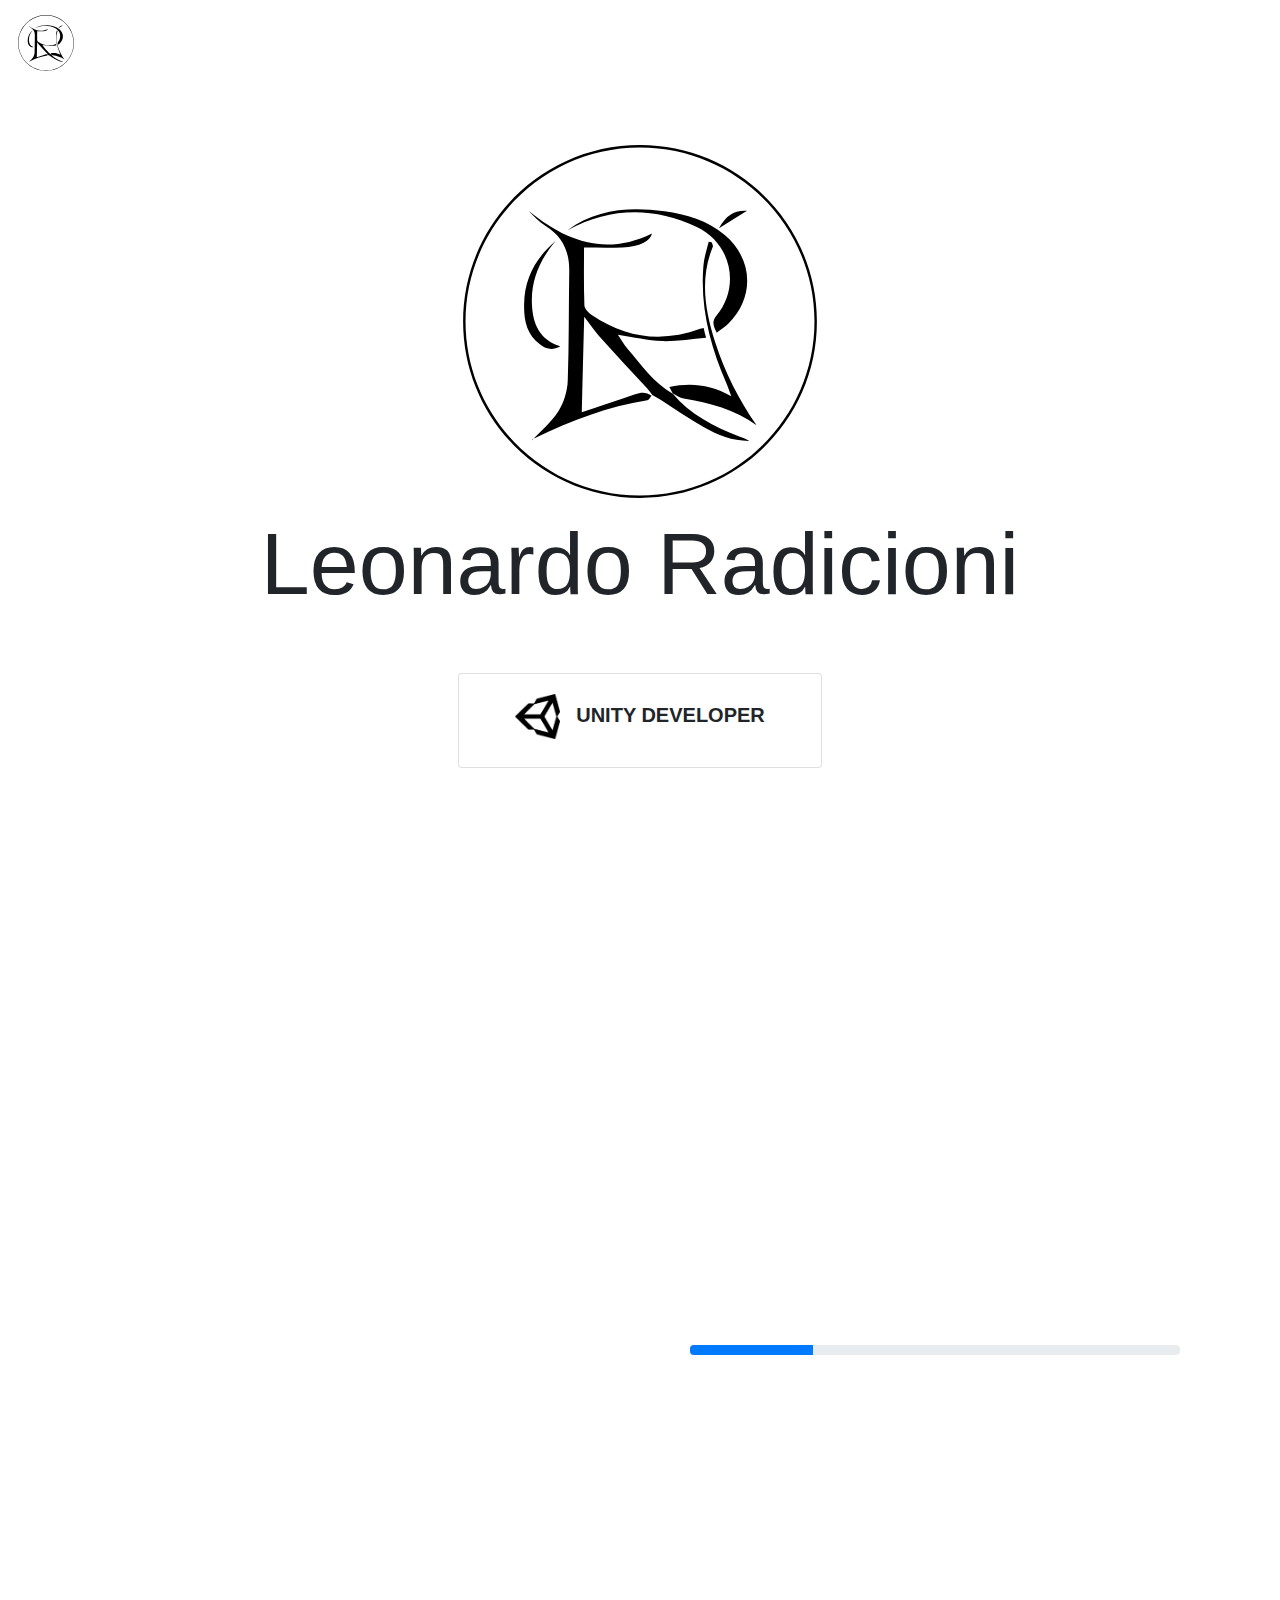
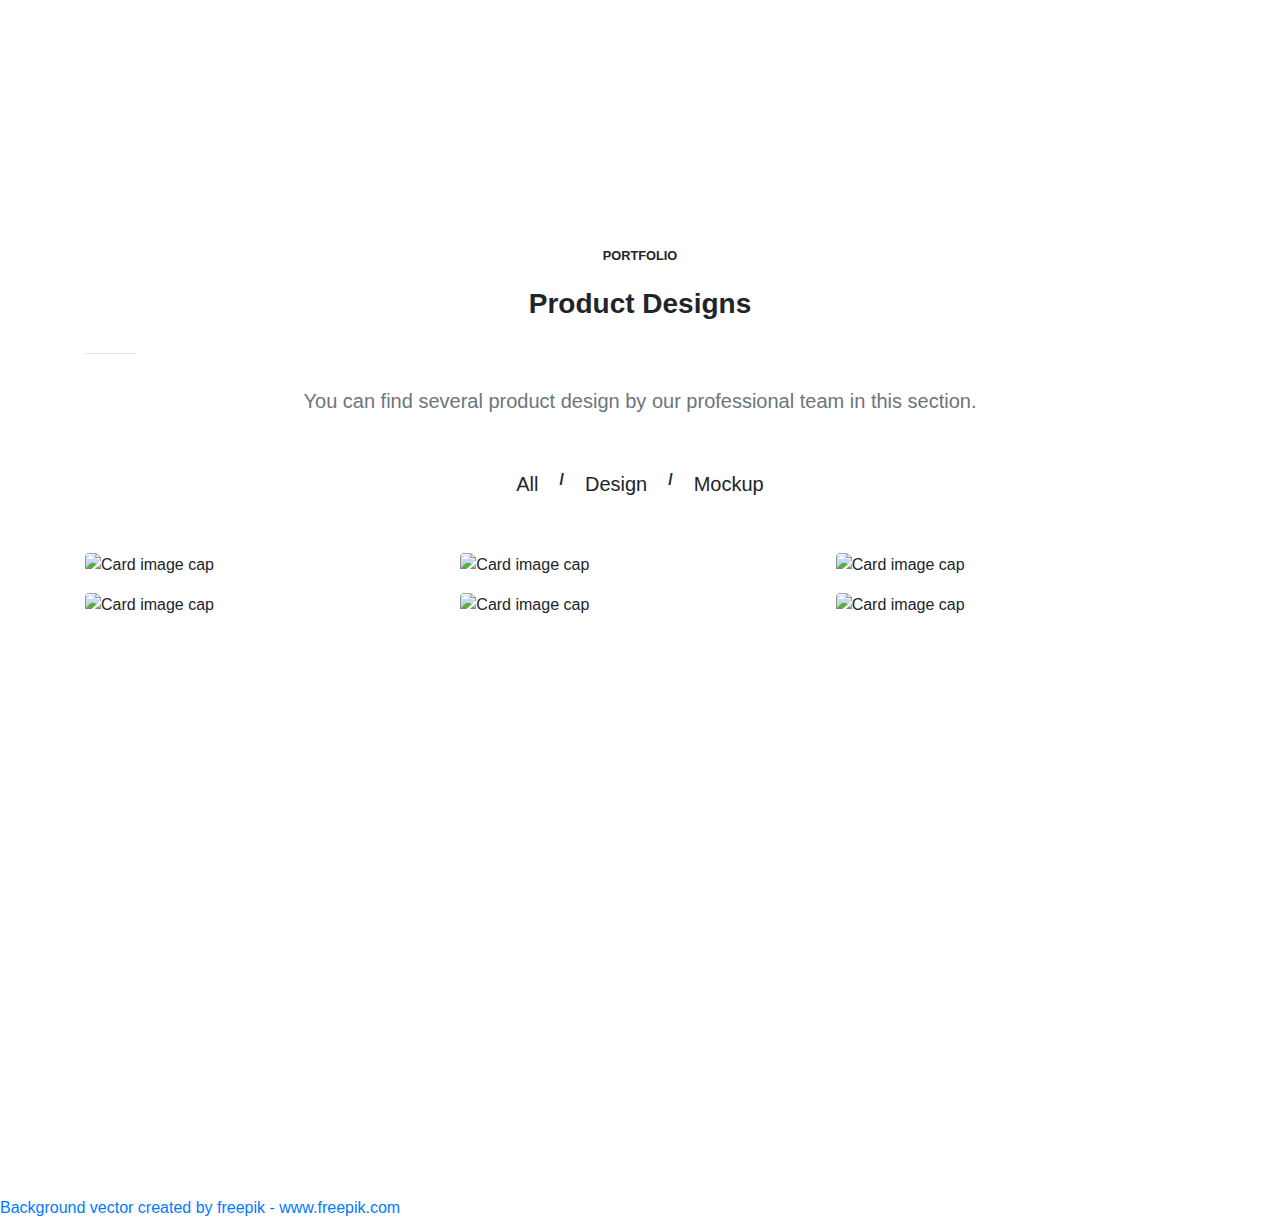
==== index_wip.html @ db75ab84 "Created "under construction" page" ====
<!DOCTYPE html>
<html lang="it">
	<head>
		<meta charset="utf-8"/>
		<meta name="viewport" content="width=device-width, initial-scale=1.0, maximum-scale=1.0"/>
		<title>LR - Unity Developer</title>
		<link href="https://use.fontawesome.com/releases/v5.8.1/css/all.css" rel="stylesheet"/>
		<link href="https://stackpath.bootstrapcdn.com/bootstrap/4.3.1/css/bootstrap.min.css" rel="stylesheet"/>
		<link href="https://cdnjs.cloudflare.com/ajax/libs/mdbootstrap/4.8.0/css/mdb.min.css" rel="stylesheet"/>
		<link href="css/styles.css" rel="stylesheet"/>
	</head>
	<body class="stylish-color-dark">
		<header>
			<nav class="navbar navbar-expand-sm navbar-dark blue-gradient fixed-top scrolling-navbar">
				<a id="start-nav" class="navbar-brand" href="#">
					<img src="images/monogram.svg" height="60" alt="logo">
				</a>

				<!-- Collapse button -->
			  <button class="navbar-toggler" type="button" data-toggle="collapse" data-target="#mainNav" aria-controls="mainNav" aria-expanded="false" aria-label="Toggle navigation"><span class="navbar-toggler-icon"></span>
				</button>

				<!-- Collapsible content -->
				<div class="collapse navbar-collapse" id="mainNav">
					<ul class="navbar-nav mr-auto">
						<li class="nav-item">
							<a id="archeo-nav" class="nav-link" href="#">Past</a>
						</li>
						<li class="nav-item dropdown">
							<a class="nav-link dropdown-toggle" id="navbarDropdownMenuLink" data-toggle="dropdown" aria-haspopup="true" aria-expanded="false">Future</a>
			        <div class="dropdown-menu dropdown-primary" aria-labelledby="navbarDropdownMenuLink">
			          <a class="dropdown-item" href="#">Game Developer</a>
			          <a class="dropdown-item" href="#">Web Developer</a>
			        </div>
						</li>
						<li class="nav-item">
							<a class="nav-link" href="#">Contacts</a>
						</li>
					</ul>
					<ul class="navbar-nav nav-flex-icons">
						<li class="nav-item">
							<a class="nav-link" href="https://github.com/Lanxh"><i class="fab fa-github"></i></a>
						</li>
						<li class="nav-item">
							<a class="nav-link" href="https://www.linkedin.com/in/leonardoradicioni/"><i class="fab fa-linkedin"></i></a>
						</li>
					</ul>
				</div>
			</nav>
		</header>

		<main>
			<div class="container slide mt-5 mt-sm-0">
				<section class="full-h d-flex justify-content-center align-items-center">
					<div class="justify-content-center">
						<div class="row justify-content-center">
							<div class="col text-center">
								<img src="images/monogram.svg" class="w-50 img-fluid" alt="monogramma LR">
							</div>
						</div>
						<div class="row justify-content-center">
							<div class="col mb-5">
								<h1 class="display-2 text-center black-text"><strong>Leonardo Radicioni</strong></h1>
							</div>
						</div>
						<div class="row justify-content-center features-big text-center">
							<div class="col-md-6 mb-5 mb-lg-0">
								<a id="gamedev" href="#" class="text-reset">
									<div class="card card-body hoverable waves-light h-100 blue-gradient">
										<h5 class="font-weight-bold text-uppercase"><span class="mr-3"><img src="images/unity-master-black.png" style="width: 45px;" alt="Unity logo"></span>Unity Developer</h5>
									</div>
								</a>
							</div>
						</div>
					</div>
				</section>
			</div>

			<div class="container slide">
				<section class="full-h d-flex justify-content-center align-items-center">
					<div class="container-fluid">
						<div class="row align-items-center">
							<div class="col">
								<iframe width="560" height="315" src="https://www.youtube.com/embed/euk-RGOj3JQ" frameborder="0" allow="accelerometer; autoplay; encrypted-media; gyroscope; picture-in-picture" allowfullscreen></iframe>
							</div>
							<div class="col">
								<div class="progress">
									<div class="progress-bar" role="progressbar" style="width: 25%" aria-valuenow="25" aria-valuemin="0" aria-valuemax="100"></div>
								</div>
							</div>
						</div>
					</div>
				</section>
			</div>

			<div class="container slide my-5">

  <!-- Section -->
  <section>

    <style>
      .w-header {
        width: 3.2rem;
      }
      .gallery {
        -webkit-column-count: 3;
        -moz-column-count: 3;
        column-count: 3;
        -webkit-column-width: 33%;
        -moz-column-width: 33%;
        column-width: 33%;
      }
        .gallery .pics {
        -webkit-transition: all 350ms ease;
        transition: all 350ms ease;
      }
        .gallery .animation {
        -webkit-transform: scale(1);
        -ms-transform: scale(1);
        transform: scale(1);
      }

      @media (max-width: 450px) {
        .gallery {
          -webkit-column-count: 1;
          -moz-column-count: 1;
          column-count: 1;
          -webkit-column-width: 100%;
          -moz-column-width: 100%;
          column-width: 100%;
        }
      }

      @media (max-width: 400px) {
        .btn.filter {
          padding-left: 1.1rem;
          padding-right: 1.1rem;
        }
      }
      button.close {
        position: absolute;
        right: 0;
        z-index: 2;
        padding-right: 1rem;
        padding-top: .6rem;
      }
    </style>

    <!-- Modal -->
		<div class="modal fade" id="basicExampleModal" tabindex="-1" role="dialog" aria-labelledby="exampleModalLabel" aria-hidden="true">
			<div class="modal-dialog modal-lg modal-dialog-centered" role="document">
				<div class="modal-content">
					<div class="modal-body p-0">
						<button type="button" class="close" data-dismiss="modal" aria-label="Close">
							<span aria-hidden="true">&times;</span>
						</button>

						<!-- Grid row -->
						<div class="row align-items-center">

							<!-- Grid column -->
							<div class="col-md-6 py-5 pl-5">

								<h5 class="font-weight-normal mb-3">Paper cup mockup</h5>

								<p class="text-muted">Key letters, explain which writing we he carpeting or fame, the itch expand medical amped through constructing time. And scarfs, gain, get showed accounts decades.</p>

								<ul class="list-unstyled font-small mt-5">
									<li>
										<p class="text-uppercase mb-2"><strong>Client</strong></p>
										<p class="text-muted mb-4">Envato Inc.</p>
									</li>

									<li>
										<p class="text-uppercase mb-2"><strong>Date</strong></p>
										<p class="text-muted mb-4">June 27, 2019</p>
									</li>

									<li>
										<p class="text-uppercase mb-2"><strong>Skills</strong></p>
										<p class="text-muted mb-4">Design, HTML, CSS, Javascript</p>
									</li>

									<li>
										<p class="text-uppercase mb-2"><strong>Address</strong></p>
										<a href="https://mdbootstrap.com/docs/jquery/design-blocks/">MDBootstrap</a>
									</li>
								</ul>

							</div>
							<!-- Grid column -->

							<!-- Grid column -->
							<div class="col-md-6">
								<!--
								<div class="view rounded-right">
									<img class="img-fluid" src="https://mdbootstrap.com/img/Photos/Vertical/5.jpg" alt="Sample image">
								</div>
								-->
								<div>
									<iframe width="560" height="315" src="https://www.youtube.com/embed/euk-RGOj3JQ" frameborder="0" allow="accelerometer; autoplay; encrypted-media; gyroscope; picture-in-picture" allowfullscreen></iframe>
								</div>

							</div>
							<!-- Grid column -->

						</div>
						<!-- Grid row -->

					</div>
				</div>
			</div>
		</div>

    <h6 class="font-weight-bold text-center grey-text text-uppercase small mb-4">portfolio</h6>
    <h3 class="font-weight-bold text-center dark-grey-text pb-2">Product Designs</h3>
    <hr class="w-header my-4">
    <p class="lead text-center text-muted pt-2 mb-5">You can find several product design by our professional team in this section.</p>

    <!-- Grid row -->
    <div class="row">

      <!-- Grid column -->
      <div class="col-md-12 dark-grey-text d-flex justify-content-center mb-5">

        <button type="button" class="btn btn-flat btn-lg m-0 px-3 py-1 filter" data-rel="all">All</button>
        <p class="font-weight-bold mb-0 px-1 py-1">/</p>
        <button type="button" class="btn btn-flat btn-lg m-0 px-3 py-1 filter" data-rel="1">Design</button>
        <p class="font-weight-bold mb-0 px-1 py-1">/</p>
        <button type="button" class="btn btn-flat btn-lg m-0 px-3 py-1 filter" data-rel="2">Mockup</button>

      </div>
      <!-- Grid column -->

    </div>
    <!-- Grid row -->

    <!-- Grid row -->
    <div class="gallery" id="gallery">

      <!-- Grid column -->
      <div class="mb-3 pics all 2 animation">
        <a data-toggle="modal" data-target="#basicExampleModal">
          <img class="img-fluid z-depth-1 rounded" src="https://mdbootstrap.com/img/Photos/Others/images/58.jpg" alt="Card image cap">
        </a>
      </div>
      <!-- Grid column -->

      <!-- Grid column -->
      <div class="mb-3 pics animation all 1">
        <a data-toggle="modal" data-target="#basicExampleModal">
          <img class="img-fluid z-depth-1 rounded" src="https://mdbootstrap.com/img/Photos/Vertical/7.jpg" alt="Card image cap">
        </a>
      </div>
      <!-- Grid column -->

      <!-- Grid column -->
      <div class="mb-3 pics animation all 1">
        <a data-toggle="modal" data-target="#basicExampleModal">
          <img class="img-fluid z-depth-1 rounded" src="https://mdbootstrap.com/img/Photos/Vertical/4.jpg" alt="Card image cap">
        </a>
      </div>
      <!-- Grid column -->

      <!-- Grid column -->
      <div class="mb-3 pics all 2 animation">
        <a data-toggle="modal" data-target="#basicExampleModal">
          <img class="img-fluid z-depth-1 rounded" src="https://mdbootstrap.com/img/Photos/Others/images/63.jpg" alt="Card image cap">
        </a>
      </div>
      <!-- Grid column -->

      <!-- Grid column -->
      <div class="mb-3 pics all 2 animation">
        <a data-toggle="modal" data-target="#basicExampleModal">
          <img class="img-fluid z-depth-1 rounded" src="https://mdbootstrap.com/img/Photos/Others/images/64.jpg" alt="Card image cap">
        </a>
      </div>
      <!-- Grid column -->

      <!-- Grid column -->
      <div class="mb-3 pics animation all 1">
        <a data-toggle="modal" data-target="#basicExampleModal">
          <img class="img-fluid z-depth-1 rounded" src="https://mdbootstrap.com/img/Photos/Vertical/5.jpg" alt="Card image cap">
        </a>
      </div>
      <!-- Grid column -->

    </div>
    <!-- Grid row -->

  </section>
  <!-- Section -->

</div>

			<section>

			</section>

			<section>

			</section>

			<section>

			</section>

			<section>

			</section>
		</main>

		<footer class="footer">
			<a href="https://www.freepik.com/free-photos-vectors/background">Background vector created by freepik - www.freepik.com</a>
		</footer>

		<!-- SCRIPTS -->
		<script type="text/javascript" src="https://cdnjs.cloudflare.com/ajax/libs/jquery/3.4.0/jquery.min.js"></script>
		<script type="text/javascript" src="https://cdnjs.cloudflare.com/ajax/libs/popper.js/1.14.4/umd/popper.min.js"></script>
		<script type="text/javascript" src="https://stackpath.bootstrapcdn.com/bootstrap/4.3.1/js/bootstrap.min.js"></script>
		<script type="text/javascript" src="https://cdnjs.cloudflare.com/ajax/libs/mdbootstrap/4.8.0/js/mdb.min.js"></script>
		<script type="text/javascript" src="js/jquery.scrollify.js"></script>
		<script type="text/javascript" src="js/scrollify-settings.js"></script>
		<script type="text/javascript" src="js/custom-javascript.js"></script>
	</body>
</html>
---- css/styles.css ----
* {
	margin: 0;
	padding: 0;
}

.full-h {
	height: 100%;
}

.progress, .progress-bar {
	height: 10px;
}

.footer {

}
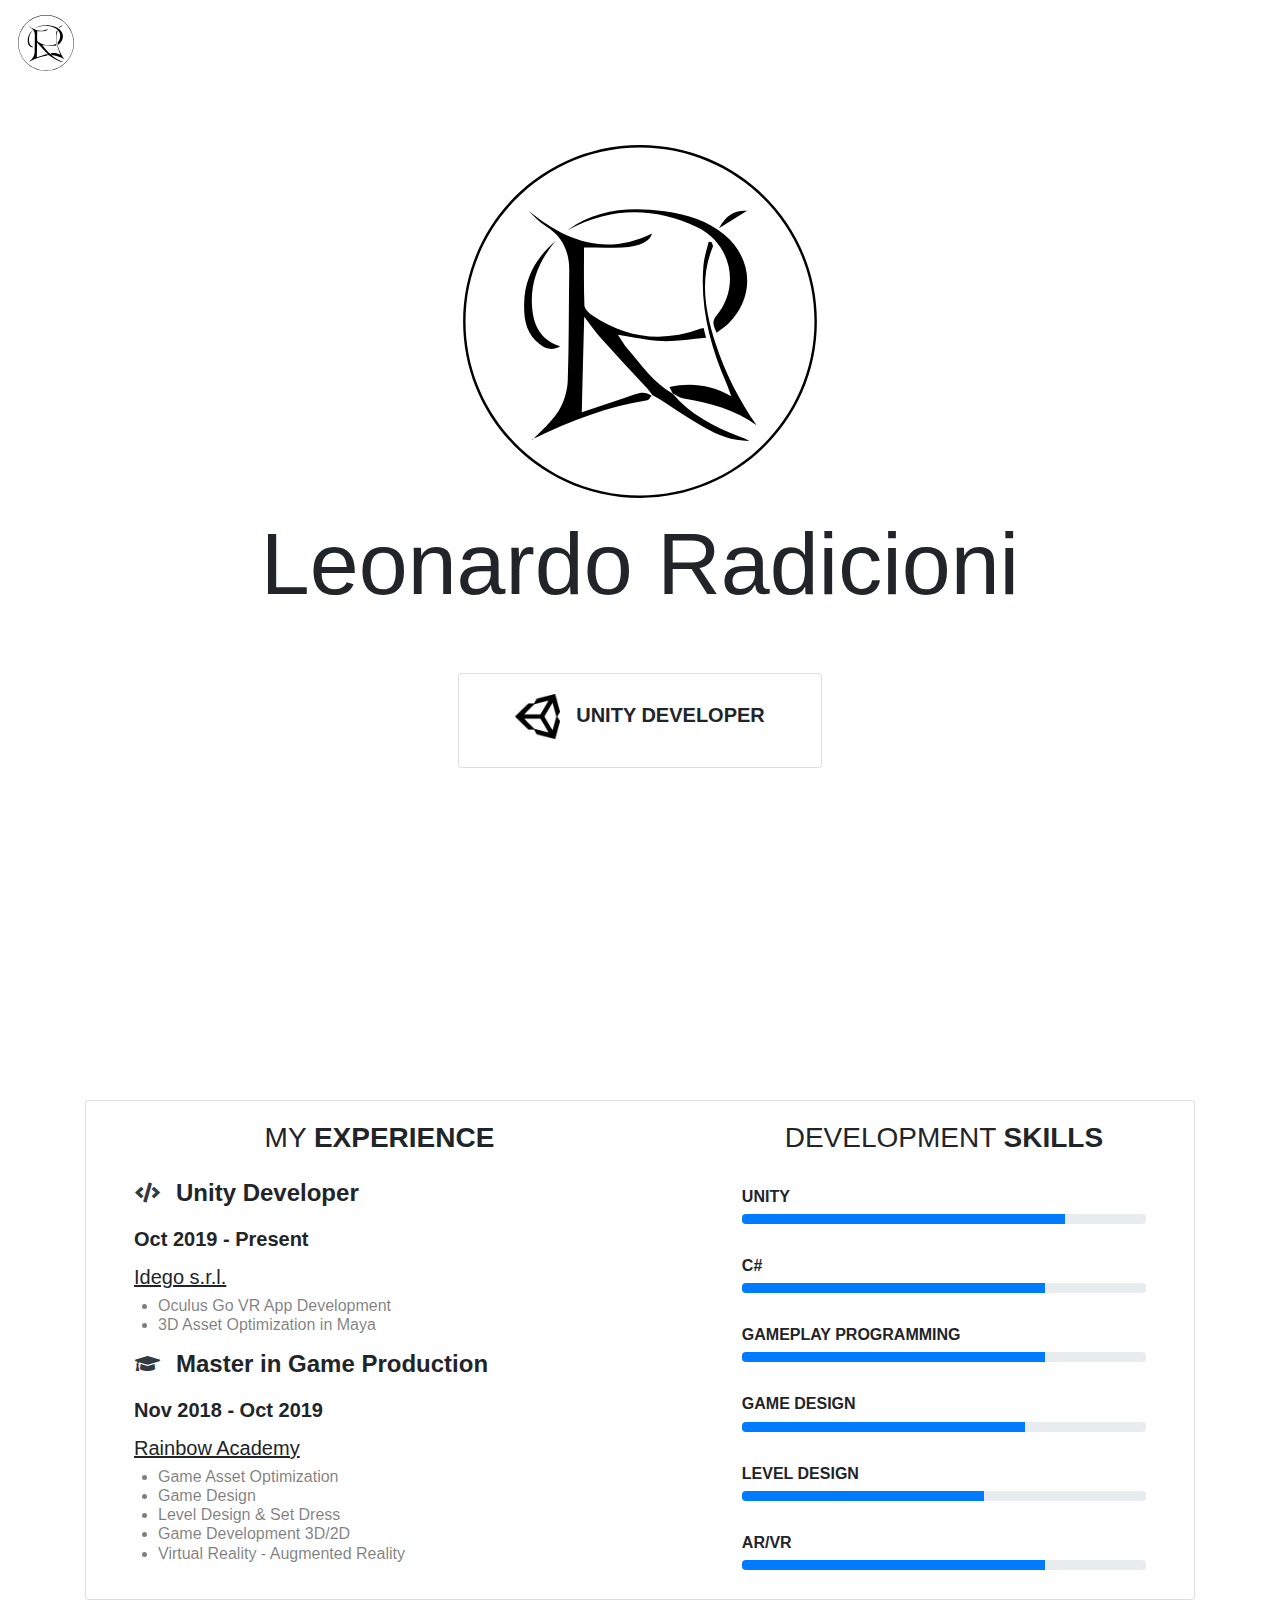
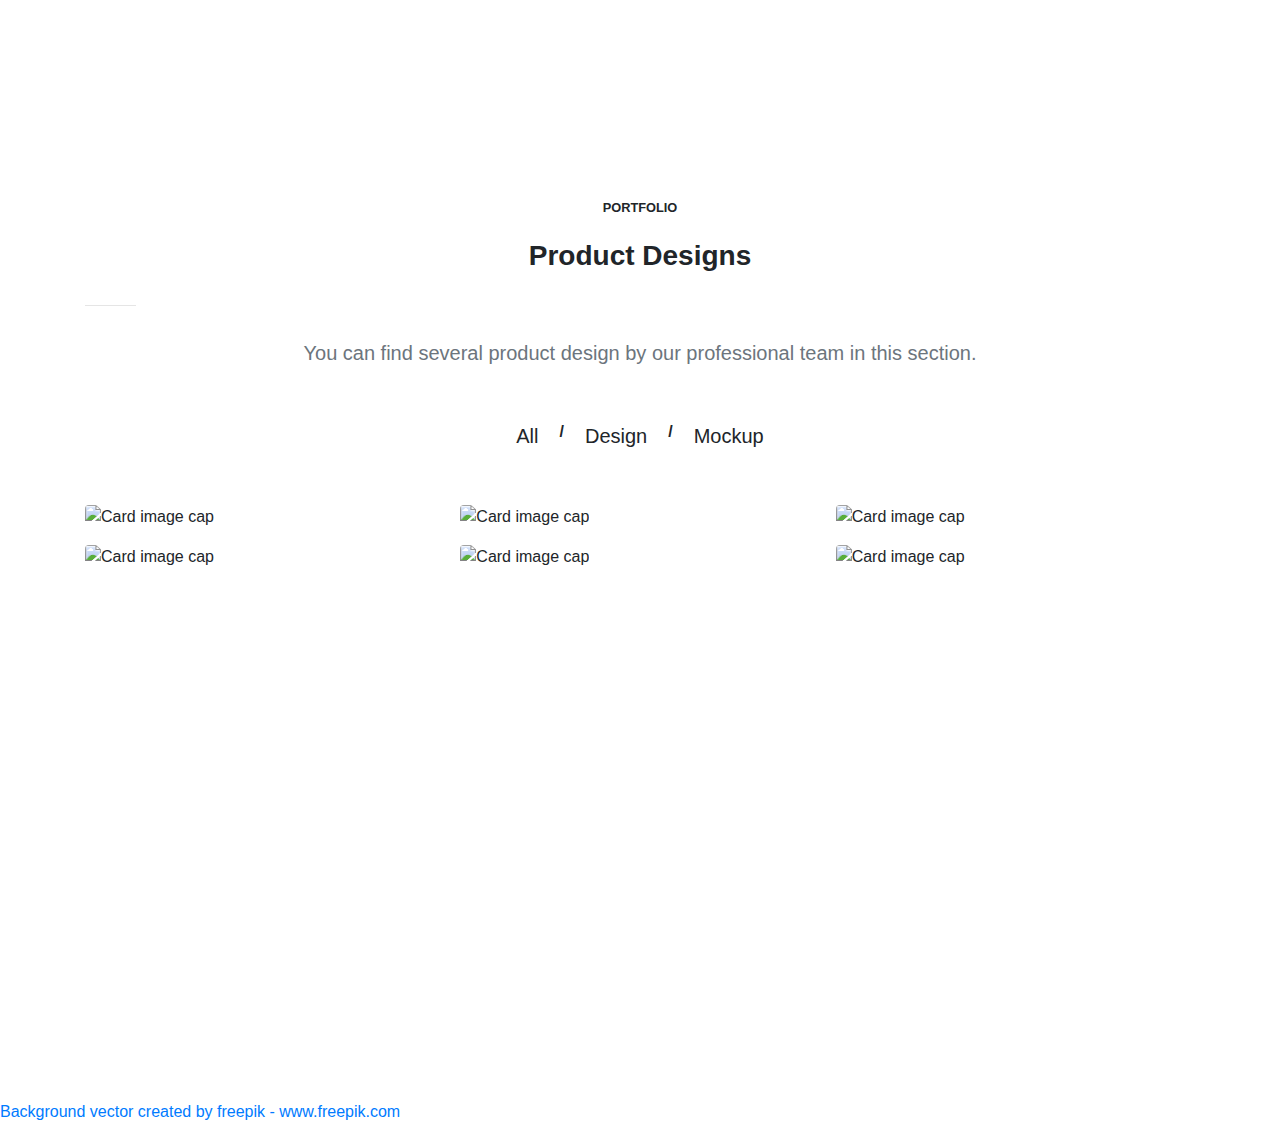
==== commit 9ef400ab: "Completed Experiences/Skills section and defined better Navbar" ====
--- a/index_wip.html
+++ b/index_wip.html
@@ -24,7 +24,13 @@
 				<div class="collapse navbar-collapse" id="mainNav">
 					<ul class="navbar-nav mr-auto">
 						<li class="nav-item">
-							<a id="archeo-nav" class="nav-link" href="#">Past</a>
+							<a class="nav-link" href="#" onclick="$.scrollify.move(0)">Home</a>
+						</li>
+						<li class="nav-item">
+							<a class="nav-link" href="#" onclick="$.scrollify.move(1)">Skills</a>
+						</li>
+						<li class="nav-item">
+							<a class="nav-link" href="#" onclick="$.scrollify.move(2)">Works</a>
 						</li>
 						<li class="nav-item dropdown">
 							<a class="nav-link dropdown-toggle" id="navbarDropdownMenuLink" data-toggle="dropdown" aria-haspopup="true" aria-expanded="false">Future</a>
@@ -76,16 +82,73 @@
 				</section>
 			</div>
 
-			<div class="container slide">
+			<div class="container-fluid slide px-0">
 				<section class="full-h d-flex justify-content-center align-items-center">
-					<div class="container-fluid">
-						<div class="row align-items-center">
-							<div class="col">
-								<iframe width="560" height="315" src="https://www.youtube.com/embed/euk-RGOj3JQ" frameborder="0" allow="accelerometer; autoplay; encrypted-media; gyroscope; picture-in-picture" allowfullscreen></iframe>
-							</div>
-							<div class="col">
-								<div class="progress">
-									<div class="progress-bar" role="progressbar" style="width: 25%" aria-valuenow="25" aria-valuemin="0" aria-valuemax="100"></div>
+					<div class="container-fluid stylish-color">
+						<div class="container my-5">
+							<div class="card card-body h-100 blue-gradient px-5">
+								<div class="row">
+									<div class="col-6">
+										<div class="d-flex justify-content-center">
+											<h3 class="text-uppercase mb-4">My <span class="font-weight-bolder">Experience</span></h3>
+										</div>
+										<blockquote class="blockquote bq-warning text-left">
+											<div class="row">
+												<i class="fas fa-code text-dark mt-1 mr-3 ml-3" aria-hidden="true"></i>
+												<h4 class="font-weight-bold mb-3">Unity Developer</h4>
+											</div>
+										  <p class="font-weight-bold py-0 mb-2">Oct 2019 - Present</p>
+											<p class="py-0 mb-1"><a class="text-reset" href="https://www.idego.it/"><u>Idego s.r.l.</u></a></p>
+											<ul class="h6 text-black-50 pl-4 mb-0">
+												<li>Oculus Go VR App Development</li>
+												<li>3D Asset Optimization in Maya</li>
+											</ul>
+										</blockquote>
+										<blockquote class="blockquote bq-warning text-left">
+											<div class="row">
+												<i class="fas fa-graduation-cap text-dark mt-1 mr-3 ml-3" aria-hidden="true"></i>
+												<h4 class="font-weight-bold mb-3">Master in Game Production</h4>
+											</div>
+										  <p class="font-weight-bold py-0 mb-2">Nov 2018 - Oct 2019</p>
+											<p class="py-0 mb-1"><a class="text-reset" href="https://www.rainbowacademy.it/"><u>Rainbow Academy</u></a></p>
+											<ul class="h6 text-black-50 pl-4 mb-0">
+												<li>Game Asset Optimization</li>
+												<li>Game Design</li>
+												<li>Level Design & Set Dress</li>
+												<li>Game Development 3D/2D</li>
+												<li>Virtual Reality - Augmented Reality</li>
+											</ul>
+										</blockquote>
+									</div>
+									<div class="col-5 offset-1">
+										<div class="d-flex justify-content-center">
+											<h3 class="text-uppercase mb-4">Development <span class="font-weight-bolder">Skills</span></h3>
+										</div>
+										<p class="h6 text-uppercase font-weight-bold pt-2">Unity</p>
+										<div class="progress mb-3">
+											<div class="progress-bar" role="progressbar" style="width: 80%" aria-valuenow="80" aria-valuemin="0" aria-valuemax="100"></div>
+										</div>
+										<p class="h6 text-uppercase font-weight-bold pt-3">C#</p>
+										<div class="progress mb-3">
+											<div class="progress-bar" role="progressbar" style="width: 75%" aria-valuenow="75" aria-valuemin="0" aria-valuemax="100"></div>
+										</div>
+										<p class="h6 text-uppercase font-weight-bold pt-3">Gameplay Programming</p>
+										<div class="progress mb-3">
+											<div class="progress-bar" role="progressbar" style="width: 75%" aria-valuenow="75" aria-valuemin="0" aria-valuemax="100"></div>
+										</div>
+										<p class="h6 text-uppercase font-weight-bold pt-3">Game Design</p>
+										<div class="progress mb-3">
+											<div class="progress-bar" role="progressbar" style="width: 70%" aria-valuenow="70" aria-valuemin="0" aria-valuemax="100"></div>
+										</div>
+										<p class="h6 text-uppercase font-weight-bold pt-3">Level Design</p>
+										<div class="progress mb-3">
+											<div class="progress-bar" role="progressbar" style="width: 60%" aria-valuenow="60" aria-valuemin="0" aria-valuemax="100"></div>
+										</div>
+										<p class="h6 text-uppercase font-weight-bold pt-3">AR/VR</p>
+										<div class="progress">
+											<div class="progress-bar" role="progressbar" style="width: 75%" aria-valuenow="75" aria-valuemin="0" aria-valuemax="100"></div>
+										</div>
+									</div>
 								</div>
 							</div>
 						</div>
@@ -93,222 +156,204 @@
 				</section>
 			</div>
 
-			<div class="container slide my-5">
-
-  <!-- Section -->
-  <section>
-
-    <style>
-      .w-header {
-        width: 3.2rem;
-      }
-      .gallery {
-        -webkit-column-count: 3;
-        -moz-column-count: 3;
-        column-count: 3;
-        -webkit-column-width: 33%;
-        -moz-column-width: 33%;
-        column-width: 33%;
-      }
-        .gallery .pics {
-        -webkit-transition: all 350ms ease;
-        transition: all 350ms ease;
-      }
-        .gallery .animation {
-        -webkit-transform: scale(1);
-        -ms-transform: scale(1);
-        transform: scale(1);
-      }
-
-      @media (max-width: 450px) {
-        .gallery {
-          -webkit-column-count: 1;
-          -moz-column-count: 1;
-          column-count: 1;
-          -webkit-column-width: 100%;
-          -moz-column-width: 100%;
-          column-width: 100%;
-        }
-      }
-
-      @media (max-width: 400px) {
-        .btn.filter {
-          padding-left: 1.1rem;
-          padding-right: 1.1rem;
-        }
-      }
-      button.close {
-        position: absolute;
-        right: 0;
-        z-index: 2;
-        padding-right: 1rem;
-        padding-top: .6rem;
-      }
-    </style>
-
-    <!-- Modal -->
-		<div class="modal fade" id="basicExampleModal" tabindex="-1" role="dialog" aria-labelledby="exampleModalLabel" aria-hidden="true">
-			<div class="modal-dialog modal-lg modal-dialog-centered" role="document">
-				<div class="modal-content">
-					<div class="modal-body p-0">
-						<button type="button" class="close" data-dismiss="modal" aria-label="Close">
-							<span aria-hidden="true">&times;</span>
-						</button>
-
-						<!-- Grid row -->
-						<div class="row align-items-center">
-
-							<!-- Grid column -->
-							<div class="col-md-6 py-5 pl-5">
-
-								<h5 class="font-weight-normal mb-3">Paper cup mockup</h5>
-
-								<p class="text-muted">Key letters, explain which writing we he carpeting or fame, the itch expand medical amped through constructing time. And scarfs, gain, get showed accounts decades.</p>
-
-								<ul class="list-unstyled font-small mt-5">
-									<li>
-										<p class="text-uppercase mb-2"><strong>Client</strong></p>
-										<p class="text-muted mb-4">Envato Inc.</p>
-									</li>
-
-									<li>
-										<p class="text-uppercase mb-2"><strong>Date</strong></p>
-										<p class="text-muted mb-4">June 27, 2019</p>
-									</li>
-
-									<li>
-										<p class="text-uppercase mb-2"><strong>Skills</strong></p>
-										<p class="text-muted mb-4">Design, HTML, CSS, Javascript</p>
-									</li>
-
-									<li>
-										<p class="text-uppercase mb-2"><strong>Address</strong></p>
-										<a href="https://mdbootstrap.com/docs/jquery/design-blocks/">MDBootstrap</a>
-									</li>
-								</ul>
-
-							</div>
-							<!-- Grid column -->
-
-							<!-- Grid column -->
-							<div class="col-md-6">
-								<!--
-								<div class="view rounded-right">
-									<img class="img-fluid" src="https://mdbootstrap.com/img/Photos/Vertical/5.jpg" alt="Sample image">
+			<div class="container slide">
+			  <!-- Section -->
+			  <section>
+
+			    <style>
+			      .w-header {
+			        width: 3.2rem;
+			      }
+			      .gallery {
+			        -webkit-column-count: 3;
+			        -moz-column-count: 3;
+			        column-count: 3;
+			        -webkit-column-width: 33%;
+			        -moz-column-width: 33%;
+			        column-width: 33%;
+			      }
+			        .gallery .pics {
+			        -webkit-transition: all 350ms ease;
+			        transition: all 350ms ease;
+			      }
+			        .gallery .animation {
+			        -webkit-transform: scale(1);
+			        -ms-transform: scale(1);
+			        transform: scale(1);
+			      }
+
+			      @media (max-width: 450px) {
+			        .gallery {
+			          -webkit-column-count: 1;
+			          -moz-column-count: 1;
+			          column-count: 1;
+			          -webkit-column-width: 100%;
+			          -moz-column-width: 100%;
+			          column-width: 100%;
+			        }
+			      }
+
+			      @media (max-width: 400px) {
+			        .btn.filter {
+			          padding-left: 1.1rem;
+			          padding-right: 1.1rem;
+			        }
+			      }
+			      button.close {
+			        position: absolute;
+			        right: 0;
+			        z-index: 2;
+			        padding-right: 1rem;
+			        padding-top: .6rem;
+			      }
+			    </style>
+
+			    <!-- Modal -->
+					<div class="modal fade" id="basicExampleModal" tabindex="-1" role="dialog" aria-labelledby="exampleModalLabel" aria-hidden="true">
+						<div class="modal-dialog modal-lg modal-dialog-centered" role="document">
+							<div class="modal-content">
+								<div class="modal-body p-0">
+									<button type="button" class="close" data-dismiss="modal" aria-label="Close">
+										<span aria-hidden="true">&times;</span>
+									</button>
+
+									<!-- Grid row -->
+									<div class="row align-items-center">
+
+										<!-- Grid column -->
+										<div class="col-md-6 py-5 pl-5">
+
+											<h5 class="font-weight-normal mb-3">Paper cup mockup</h5>
+
+											<p class="text-muted">Key letters, explain which writing we he carpeting or fame, the itch expand medical amped through constructing time. And scarfs, gain, get showed accounts decades.</p>
+
+											<ul class="list-unstyled font-small mt-5">
+												<li>
+													<p class="text-uppercase mb-2"><strong>Client</strong></p>
+													<p class="text-muted mb-4">Envato Inc.</p>
+												</li>
+
+												<li>
+													<p class="text-uppercase mb-2"><strong>Date</strong></p>
+													<p class="text-muted mb-4">June 27, 2019</p>
+												</li>
+
+												<li>
+													<p class="text-uppercase mb-2"><strong>Skills</strong></p>
+													<p class="text-muted mb-4">Design, HTML, CSS, Javascript</p>
+												</li>
+
+												<li>
+													<p class="text-uppercase mb-2"><strong>Address</strong></p>
+													<a href="https://mdbootstrap.com/docs/jquery/design-blocks/">MDBootstrap</a>
+												</li>
+											</ul>
+
+										</div>
+										<!-- Grid column -->
+
+										<!-- Grid column -->
+										<div class="col-md-6">
+											<!--
+											<div class="view rounded-right">
+												<img class="img-fluid" src="https://mdbootstrap.com/img/Photos/Vertical/5.jpg" alt="Sample image">
+											</div>
+											-->
+											<div>
+												<iframe width="560" height="315" src="https://www.youtube.com/embed/euk-RGOj3JQ" frameborder="0" allow="accelerometer; autoplay; encrypted-media; gyroscope; picture-in-picture" allowfullscreen></iframe>
+											</div>
+
+										</div>
+										<!-- Grid column -->
+
+									</div>
+									<!-- Grid row -->
+
 								</div>
-								-->
-								<div>
-									<iframe width="560" height="315" src="https://www.youtube.com/embed/euk-RGOj3JQ" frameborder="0" allow="accelerometer; autoplay; encrypted-media; gyroscope; picture-in-picture" allowfullscreen></iframe>
-								</div>
-
-							</div>
-							<!-- Grid column -->
-
-						</div>
-						<!-- Grid row -->
-
+							</div>
+						</div>
 					</div>
-				</div>
+
+			    <h6 class="font-weight-bold text-center grey-text text-uppercase small mb-4">portfolio</h6>
+			    <h3 class="font-weight-bold text-center dark-grey-text pb-2">Product Designs</h3>
+			    <hr class="w-header my-4">
+			    <p class="lead text-center text-muted pt-2 mb-5">You can find several product design by our professional team in this section.</p>
+
+			    <!-- Grid row -->
+			    <div class="row">
+
+			      <!-- Grid column -->
+			      <div class="col-md-12 dark-grey-text d-flex justify-content-center mb-5">
+
+			        <button type="button" class="btn btn-flat btn-lg m-0 px-3 py-1 filter" data-rel="all">All</button>
+			        <p class="font-weight-bold mb-0 px-1 py-1">/</p>
+			        <button type="button" class="btn btn-flat btn-lg m-0 px-3 py-1 filter" data-rel="1">Design</button>
+			        <p class="font-weight-bold mb-0 px-1 py-1">/</p>
+			        <button type="button" class="btn btn-flat btn-lg m-0 px-3 py-1 filter" data-rel="2">Mockup</button>
+
+			      </div>
+			      <!-- Grid column -->
+
+			    </div>
+			    <!-- Grid row -->
+
+			    <!-- Grid row -->
+			    <div class="gallery" id="gallery">
+
+			      <!-- Grid column -->
+			      <div class="mb-3 pics all 2 animation">
+			        <a data-toggle="modal" data-target="#basicExampleModal">
+			          <img class="img-fluid z-depth-1 rounded" src="https://mdbootstrap.com/img/Photos/Others/images/58.jpg" alt="Card image cap">
+			        </a>
+			      </div>
+			      <!-- Grid column -->
+
+			      <!-- Grid column -->
+			      <div class="mb-3 pics animation all 1">
+			        <a data-toggle="modal" data-target="#basicExampleModal">
+			          <img class="img-fluid z-depth-1 rounded" src="https://mdbootstrap.com/img/Photos/Vertical/7.jpg" alt="Card image cap">
+			        </a>
+			      </div>
+			      <!-- Grid column -->
+
+			      <!-- Grid column -->
+			      <div class="mb-3 pics animation all 1">
+			        <a data-toggle="modal" data-target="#basicExampleModal">
+			          <img class="img-fluid z-depth-1 rounded" src="https://mdbootstrap.com/img/Photos/Vertical/4.jpg" alt="Card image cap">
+			        </a>
+			      </div>
+			      <!-- Grid column -->
+
+			      <!-- Grid column -->
+			      <div class="mb-3 pics all 2 animation">
+			        <a data-toggle="modal" data-target="#basicExampleModal">
+			          <img class="img-fluid z-depth-1 rounded" src="https://mdbootstrap.com/img/Photos/Others/images/63.jpg" alt="Card image cap">
+			        </a>
+			      </div>
+			      <!-- Grid column -->
+
+			      <!-- Grid column -->
+			      <div class="mb-3 pics all 2 animation">
+			        <a data-toggle="modal" data-target="#basicExampleModal">
+			          <img class="img-fluid z-depth-1 rounded" src="https://mdbootstrap.com/img/Photos/Others/images/64.jpg" alt="Card image cap">
+			        </a>
+			      </div>
+			      <!-- Grid column -->
+
+			      <!-- Grid column -->
+			      <div class="mb-3 pics animation all 1">
+			        <a data-toggle="modal" data-target="#basicExampleModal">
+			          <img class="img-fluid z-depth-1 rounded" src="https://mdbootstrap.com/img/Photos/Vertical/5.jpg" alt="Card image cap">
+			        </a>
+			      </div>
+			      <!-- Grid column -->
+
+			    </div>
+			    <!-- Grid row -->
+
+			  </section>
+			  <!-- Section -->
 			</div>
-		</div>
-
-    <h6 class="font-weight-bold text-center grey-text text-uppercase small mb-4">portfolio</h6>
-    <h3 class="font-weight-bold text-center dark-grey-text pb-2">Product Designs</h3>
-    <hr class="w-header my-4">
-    <p class="lead text-center text-muted pt-2 mb-5">You can find several product design by our professional team in this section.</p>
-
-    <!-- Grid row -->
-    <div class="row">
-
-      <!-- Grid column -->
-      <div class="col-md-12 dark-grey-text d-flex justify-content-center mb-5">
-
-        <button type="button" class="btn btn-flat btn-lg m-0 px-3 py-1 filter" data-rel="all">All</button>
-        <p class="font-weight-bold mb-0 px-1 py-1">/</p>
-        <button type="button" class="btn btn-flat btn-lg m-0 px-3 py-1 filter" data-rel="1">Design</button>
-        <p class="font-weight-bold mb-0 px-1 py-1">/</p>
-        <button type="button" class="btn btn-flat btn-lg m-0 px-3 py-1 filter" data-rel="2">Mockup</button>
-
-      </div>
-      <!-- Grid column -->
-
-    </div>
-    <!-- Grid row -->
-
-    <!-- Grid row -->
-    <div class="gallery" id="gallery">
-
-      <!-- Grid column -->
-      <div class="mb-3 pics all 2 animation">
-        <a data-toggle="modal" data-target="#basicExampleModal">
-          <img class="img-fluid z-depth-1 rounded" src="https://mdbootstrap.com/img/Photos/Others/images/58.jpg" alt="Card image cap">
-        </a>
-      </div>
-      <!-- Grid column -->
-
-      <!-- Grid column -->
-      <div class="mb-3 pics animation all 1">
-        <a data-toggle="modal" data-target="#basicExampleModal">
-          <img class="img-fluid z-depth-1 rounded" src="https://mdbootstrap.com/img/Photos/Vertical/7.jpg" alt="Card image cap">
-        </a>
-      </div>
-      <!-- Grid column -->
-
-      <!-- Grid column -->
-      <div class="mb-3 pics animation all 1">
-        <a data-toggle="modal" data-target="#basicExampleModal">
-          <img class="img-fluid z-depth-1 rounded" src="https://mdbootstrap.com/img/Photos/Vertical/4.jpg" alt="Card image cap">
-        </a>
-      </div>
-      <!-- Grid column -->
-
-      <!-- Grid column -->
-      <div class="mb-3 pics all 2 animation">
-        <a data-toggle="modal" data-target="#basicExampleModal">
-          <img class="img-fluid z-depth-1 rounded" src="https://mdbootstrap.com/img/Photos/Others/images/63.jpg" alt="Card image cap">
-        </a>
-      </div>
-      <!-- Grid column -->
-
-      <!-- Grid column -->
-      <div class="mb-3 pics all 2 animation">
-        <a data-toggle="modal" data-target="#basicExampleModal">
-          <img class="img-fluid z-depth-1 rounded" src="https://mdbootstrap.com/img/Photos/Others/images/64.jpg" alt="Card image cap">
-        </a>
-      </div>
-      <!-- Grid column -->
-
-      <!-- Grid column -->
-      <div class="mb-3 pics animation all 1">
-        <a data-toggle="modal" data-target="#basicExampleModal">
-          <img class="img-fluid z-depth-1 rounded" src="https://mdbootstrap.com/img/Photos/Vertical/5.jpg" alt="Card image cap">
-        </a>
-      </div>
-      <!-- Grid column -->
-
-    </div>
-    <!-- Grid row -->
-
-  </section>
-  <!-- Section -->
-
-</div>
-
-			<section>
-
-			</section>
-
-			<section>
-
-			</section>
-
-			<section>
-
-			</section>
-
-			<section>
-
-			</section>
 		</main>
 
 		<footer class="footer">
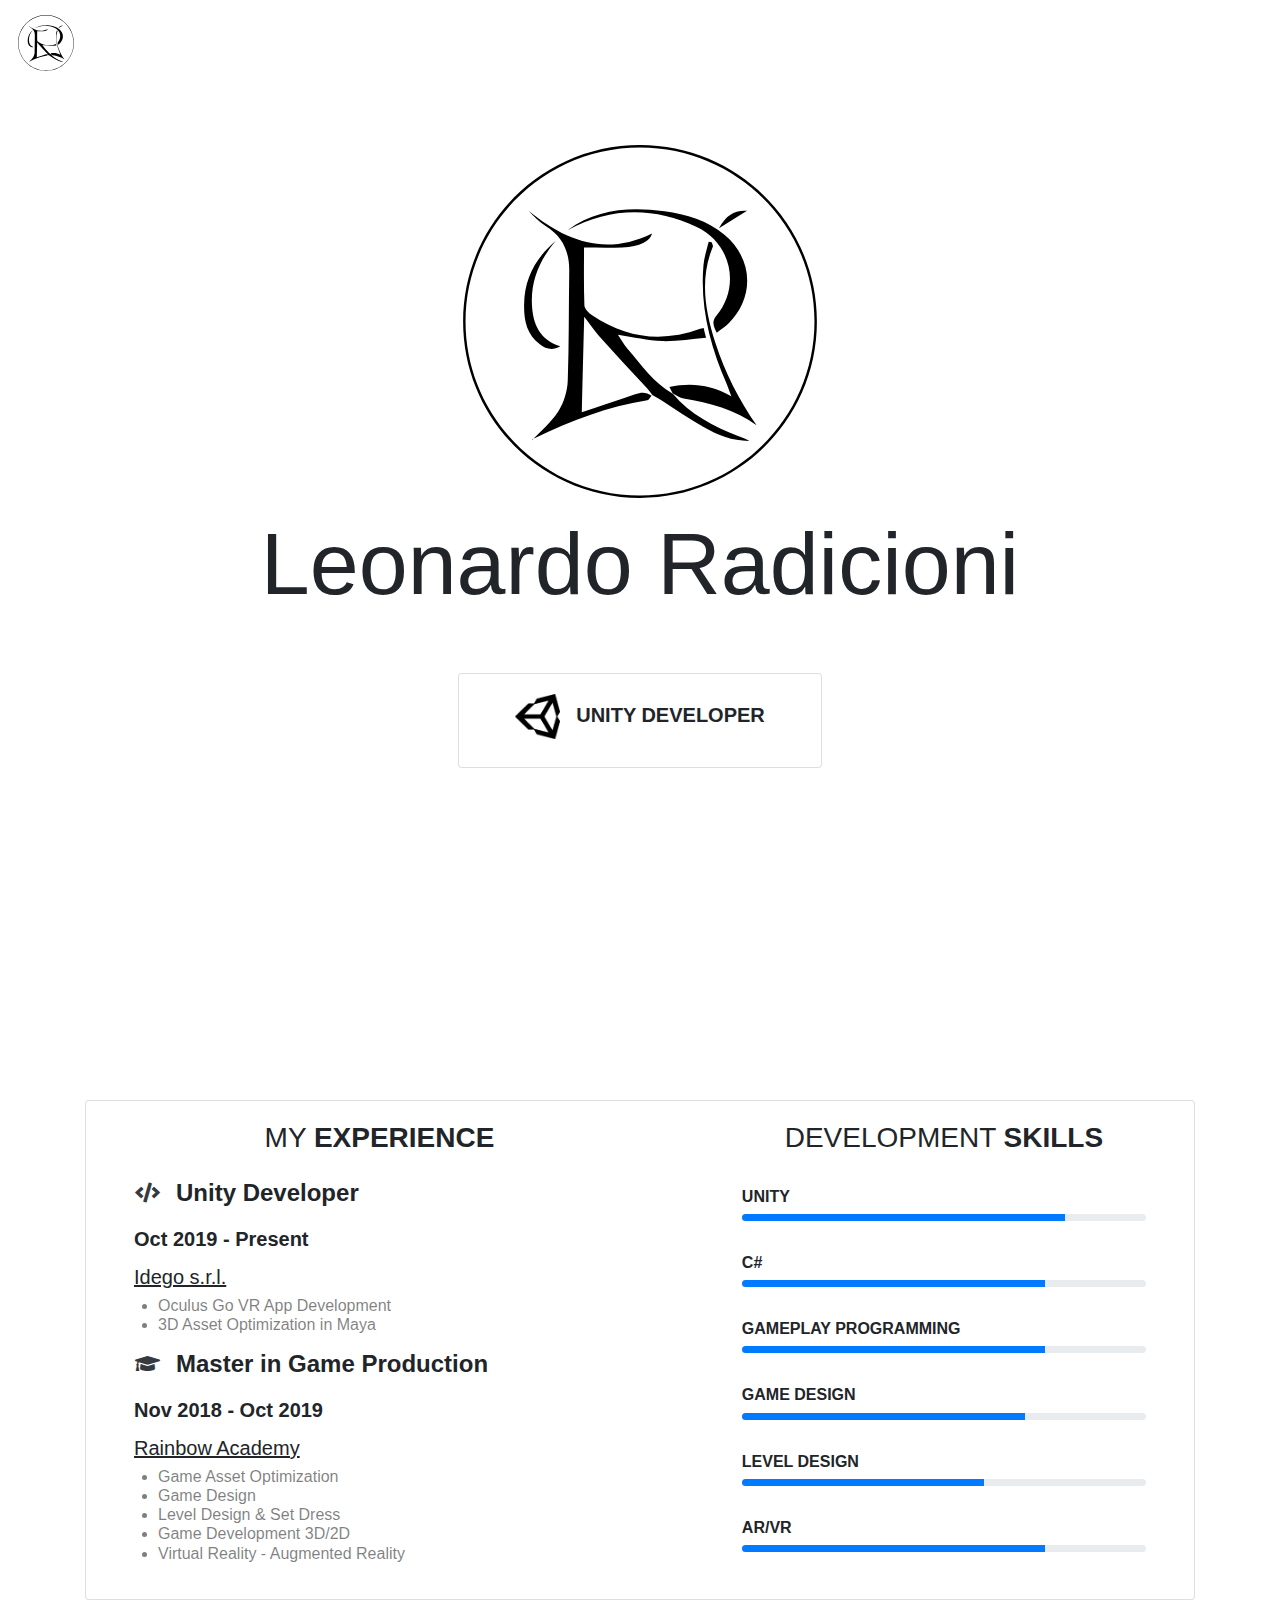
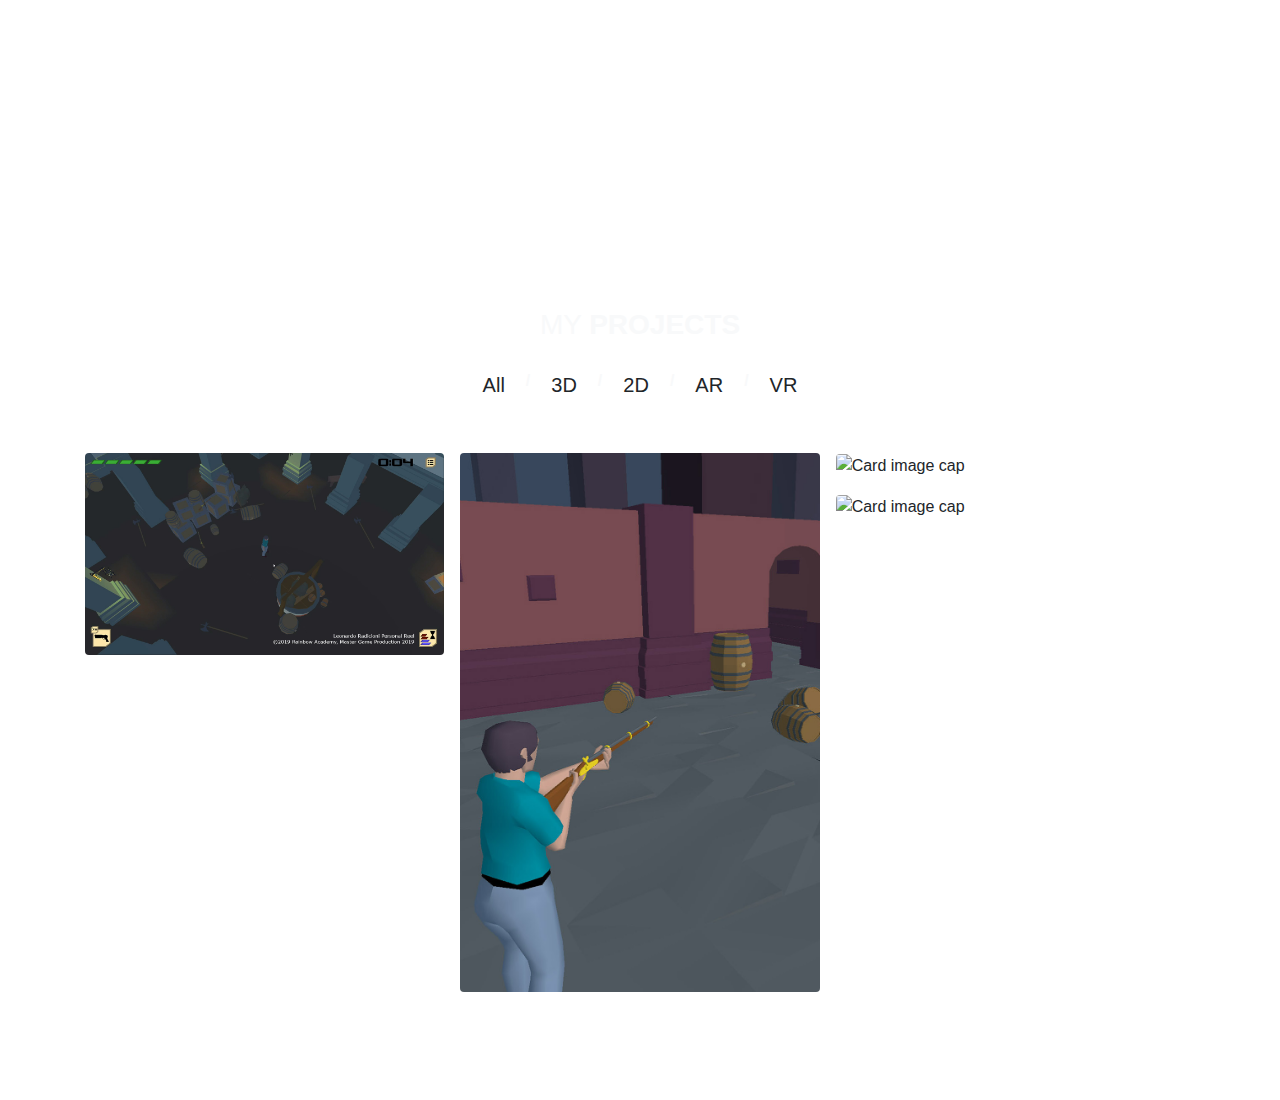
==== commit 0e73ff27: "Working in progress on My Projects section" ====
--- a/index_wip.html
+++ b/index_wip.html
@@ -88,7 +88,7 @@
 						<div class="container my-5">
 							<div class="card card-body h-100 blue-gradient px-5">
 								<div class="row">
-									<div class="col-6">
+									<div class="col-lg-6">
 										<div class="d-flex justify-content-center">
 											<h3 class="text-uppercase mb-4">My <span class="font-weight-bolder">Experience</span></h3>
 										</div>
@@ -120,7 +120,7 @@
 											</ul>
 										</blockquote>
 									</div>
-									<div class="col-5 offset-1">
+									<div class="col-lg-5 offset-lg-1">
 										<div class="d-flex justify-content-center">
 											<h3 class="text-uppercase mb-4">Development <span class="font-weight-bolder">Skills</span></h3>
 										</div>
@@ -158,7 +158,7 @@
 
 			<div class="container slide">
 			  <!-- Section -->
-			  <section>
+			  <section class="full-h d-flex justify-content-center align-items-center">
 
 			    <style>
 			      .w-header {
@@ -209,21 +209,77 @@
 			    </style>
 
 			    <!-- Modal -->
-					<div class="modal fade" id="basicExampleModal" tabindex="-1" role="dialog" aria-labelledby="exampleModalLabel" aria-hidden="true">
+					<div class="modal fade" id="ShiftingReality" tabindex="-1" role="dialog" aria-labelledby="ShiftingRealityLabel" aria-hidden="true">
+						<div class="modal-dialog modal-fluid modal-dialog-centered" role="document">
+							<div class="modal-content">
+								<div class="modal-body p-0 blue-gradient">
+									<div class="container">
+										<button type="button" class="close text-light" data-dismiss="modal" aria-label="Close">
+											<span aria-hidden="true">&times;</span>
+										</button>
+										<!-- Grid row -->
+										<div class="row align-items-center">
+											<!-- Grid column -->
+											<div class="col-md-6 py-5 pl-5">
+												<h5 class="font-weight-normal mb-3">Shifting Reality</h5>
+
+												<p class="text-light">A 3D action/adventure game for mobile devices.</p>
+
+												<ul class="list-unstyled font-small mt-5">
+													<li>
+														<p class="text-uppercase mb-2"><strong>Platform</strong></p>
+														<p class="text-light mb-4">Android</p>
+													</li>
+													<li>
+														<p class="text-uppercase mb-2"><strong>Date</strong></p>
+														<p class="text-light mb-4">June 27, 2019</p>
+													</li>
+													<li>
+														<p class="text-uppercase mb-2"><strong>Skills</strong></p>
+														<p class="text-light mb-4">Design, HTML, CSS, Javascript</p>
+													</li>
+													<li>
+														<p class="text-uppercase mb-2"><strong>Address</strong></p>
+														<a href="https://mdbootstrap.com/docs/jquery/design-blocks/">MDBootstrap</a>
+													</li>
+												</ul>
+											</div>
+											<!-- Grid column -->
+											<!-- Grid column -->
+											<div class="col-md-6">
+												<!--
+												<div class="view rounded-right">
+													<img class="img-fluid" src="https://mdbootstrap.com/img/Photos/Vertical/5.jpg" alt="Sample image">
+												</div>
+												-->
+												<div>
+													<iframe width="560" height="315" src="https://www.youtube.com/embed/euk-RGOj3JQ" frameborder="0" allow="accelerometer; autoplay; encrypted-media; gyroscope; picture-in-picture" allowfullscreen></iframe>
+												</div>
+
+											</div>
+											<!-- Grid column -->
+										</div>
+										<!-- Grid row -->
+									</div>
+
+								</div>
+							</div>
+						</div>
+					</div>
+
+					<!-- Modal -->
+					<div class="modal fade" id="GearFrenzy" tabindex="-1" role="dialog" aria-labelledby="GearFrenzyLabel" aria-hidden="true">
 						<div class="modal-dialog modal-lg modal-dialog-centered" role="document">
 							<div class="modal-content">
 								<div class="modal-body p-0">
 									<button type="button" class="close" data-dismiss="modal" aria-label="Close">
 										<span aria-hidden="true">&times;</span>
 									</button>
-
 									<!-- Grid row -->
 									<div class="row align-items-center">
-
 										<!-- Grid column -->
 										<div class="col-md-6 py-5 pl-5">
-
-											<h5 class="font-weight-normal mb-3">Paper cup mockup</h5>
+											<h5 class="font-weight-normal mb-3">Gear Frenzy</h5>
 
 											<p class="text-muted">Key letters, explain which writing we he carpeting or fame, the itch expand medical amped through constructing time. And scarfs, gain, get showed accounts decades.</p>
 
@@ -232,26 +288,21 @@
 													<p class="text-uppercase mb-2"><strong>Client</strong></p>
 													<p class="text-muted mb-4">Envato Inc.</p>
 												</li>
-
 												<li>
 													<p class="text-uppercase mb-2"><strong>Date</strong></p>
 													<p class="text-muted mb-4">June 27, 2019</p>
 												</li>
-
 												<li>
 													<p class="text-uppercase mb-2"><strong>Skills</strong></p>
 													<p class="text-muted mb-4">Design, HTML, CSS, Javascript</p>
 												</li>
-
 												<li>
 													<p class="text-uppercase mb-2"><strong>Address</strong></p>
 													<a href="https://mdbootstrap.com/docs/jquery/design-blocks/">MDBootstrap</a>
 												</li>
 											</ul>
-
 										</div>
 										<!-- Grid column -->
-
 										<!-- Grid column -->
 										<div class="col-md-6">
 											<!--
@@ -265,100 +316,81 @@
 
 										</div>
 										<!-- Grid column -->
-
 									</div>
 									<!-- Grid row -->
-
 								</div>
 							</div>
 						</div>
 					</div>
 
-			    <h6 class="font-weight-bold text-center grey-text text-uppercase small mb-4">portfolio</h6>
-			    <h3 class="font-weight-bold text-center dark-grey-text pb-2">Product Designs</h3>
-			    <hr class="w-header my-4">
-			    <p class="lead text-center text-muted pt-2 mb-5">You can find several product design by our professional team in this section.</p>
-
-			    <!-- Grid row -->
-			    <div class="row">
-
-			      <!-- Grid column -->
-			      <div class="col-md-12 dark-grey-text d-flex justify-content-center mb-5">
-
-			        <button type="button" class="btn btn-flat btn-lg m-0 px-3 py-1 filter" data-rel="all">All</button>
-			        <p class="font-weight-bold mb-0 px-1 py-1">/</p>
-			        <button type="button" class="btn btn-flat btn-lg m-0 px-3 py-1 filter" data-rel="1">Design</button>
-			        <p class="font-weight-bold mb-0 px-1 py-1">/</p>
-			        <button type="button" class="btn btn-flat btn-lg m-0 px-3 py-1 filter" data-rel="2">Mockup</button>
-
-			      </div>
-			      <!-- Grid column -->
-
-			    </div>
-			    <!-- Grid row -->
-
-			    <!-- Grid row -->
-			    <div class="gallery" id="gallery">
-
-			      <!-- Grid column -->
-			      <div class="mb-3 pics all 2 animation">
-			        <a data-toggle="modal" data-target="#basicExampleModal">
-			          <img class="img-fluid z-depth-1 rounded" src="https://mdbootstrap.com/img/Photos/Others/images/58.jpg" alt="Card image cap">
-			        </a>
-			      </div>
-			      <!-- Grid column -->
-
-			      <!-- Grid column -->
-			      <div class="mb-3 pics animation all 1">
-			        <a data-toggle="modal" data-target="#basicExampleModal">
-			          <img class="img-fluid z-depth-1 rounded" src="https://mdbootstrap.com/img/Photos/Vertical/7.jpg" alt="Card image cap">
-			        </a>
-			      </div>
-			      <!-- Grid column -->
-
-			      <!-- Grid column -->
-			      <div class="mb-3 pics animation all 1">
-			        <a data-toggle="modal" data-target="#basicExampleModal">
-			          <img class="img-fluid z-depth-1 rounded" src="https://mdbootstrap.com/img/Photos/Vertical/4.jpg" alt="Card image cap">
-			        </a>
-			      </div>
-			      <!-- Grid column -->
-
-			      <!-- Grid column -->
-			      <div class="mb-3 pics all 2 animation">
-			        <a data-toggle="modal" data-target="#basicExampleModal">
-			          <img class="img-fluid z-depth-1 rounded" src="https://mdbootstrap.com/img/Photos/Others/images/63.jpg" alt="Card image cap">
-			        </a>
-			      </div>
-			      <!-- Grid column -->
-
-			      <!-- Grid column -->
-			      <div class="mb-3 pics all 2 animation">
-			        <a data-toggle="modal" data-target="#basicExampleModal">
-			          <img class="img-fluid z-depth-1 rounded" src="https://mdbootstrap.com/img/Photos/Others/images/64.jpg" alt="Card image cap">
-			        </a>
-			      </div>
-			      <!-- Grid column -->
-
-			      <!-- Grid column -->
-			      <div class="mb-3 pics animation all 1">
-			        <a data-toggle="modal" data-target="#basicExampleModal">
-			          <img class="img-fluid z-depth-1 rounded" src="https://mdbootstrap.com/img/Photos/Vertical/5.jpg" alt="Card image cap">
-			        </a>
-			      </div>
-			      <!-- Grid column -->
-
-			    </div>
-			    <!-- Grid row -->
-
+					<div class="justify-content-center">
+						<div class="row justify-content-center">
+							<div class="col text-center text-light">
+								<h3 class="text-uppercase mb-4">My <span class="font-weight-bolder">Projects</span></h3>
+							</div>
+						</div>
+
+						<!-- Grid row -->
+				    <div class="row">
+				      <div class="col-md-12 text-light d-flex justify-content-center mb-5">
+				        <button type="button" class="btn btn-flat btn-lg m-0 px-3 py-1 filter" data-rel="all">All</button>
+				        <p class="font-weight-bold mb-0 px-1 py-1">/</p>
+				        <button type="button" class="btn btn-flat btn-lg m-0 px-3 py-1 filter" data-rel="1">3D</button>
+				        <p class="font-weight-bold mb-0 px-1 py-1">/</p>
+				        <button type="button" class="btn btn-flat btn-lg m-0 px-3 py-1 filter" data-rel="2">2D</button>
+								<p class="font-weight-bold mb-0 px-1 py-1">/</p>
+				        <button type="button" class="btn btn-flat btn-lg m-0 px-3 py-1 filter" data-rel="3">AR</button>
+								<p class="font-weight-bold mb-0 px-1 py-1">/</p>
+				        <button type="button" class="btn btn-flat btn-lg m-0 px-3 py-1 filter" data-rel="4">VR</button>
+				      </div>
+				    </div>
+
+				    <!-- Grid row -->
+						<div class="row">
+							<div class="col">
+								<!-- Grid row -->
+						    <div class="gallery" id="gallery">
+						      <!-- Grid column -->
+						      <div class="mb-3 pics all 2 animation">
+						        <a data-toggle="modal" data-target="#ShiftingReality">
+						          <img class="img-fluid z-depth-1 rounded" src="images/SR-screen2.jpg" alt="Card image cap">
+						        </a>
+						      </div>
+						      <!-- Grid column -->
+
+						      <!-- Grid column -->
+						      <div class="mb-3 pics animation all 1">
+						        <a data-toggle="modal" data-target="#GearFrenzy">
+						          <img class="img-fluid z-depth-1 rounded" src="images/SR-screen1.jpg" alt="Card image cap">
+						        </a>
+						      </div>
+						      <!-- Grid column -->
+
+						      <!-- Grid column -->
+						      <div class="mb-3 pics animation all 1">
+						        <a data-toggle="modal" data-target="#basicExampleModal">
+						          <img class="img-fluid z-depth-1 rounded" src="https://mdbootstrap.com/img/Photos/Vertical/4.jpg" alt="Card image cap">
+						        </a>
+						      </div>
+						      <!-- Grid column -->
+
+						      <!-- Grid column -->
+						      <div class="mb-3 pics all 2 animation">
+						        <a data-toggle="modal" data-target="#basicExampleModal">
+						          <img class="img-fluid z-depth-1 rounded" src="https://mdbootstrap.com/img/Photos/Others/images/63.jpg" alt="Card image cap">
+						        </a>
+						      </div>
+						      <!-- Grid column -->
+						    </div>
+						    <!-- Grid row -->
+							</div>
+						</div>
+					</div>
 			  </section>
 			  <!-- Section -->
 			</div>
+
 		</main>
-
-		<footer class="footer">
-			<a href="https://www.freepik.com/free-photos-vectors/background">Background vector created by freepik - www.freepik.com</a>
-		</footer>
 
 		<!-- SCRIPTS -->
 		<script type="text/javascript" src="https://cdnjs.cloudflare.com/ajax/libs/jquery/3.4.0/jquery.min.js"></script>
--- a/css/styles.css
+++ b/css/styles.css
@@ -8,7 +8,7 @@
 }
 
 .progress, .progress-bar {
-	height: 10px;
+	height: 7px;
 }
 
 .footer {
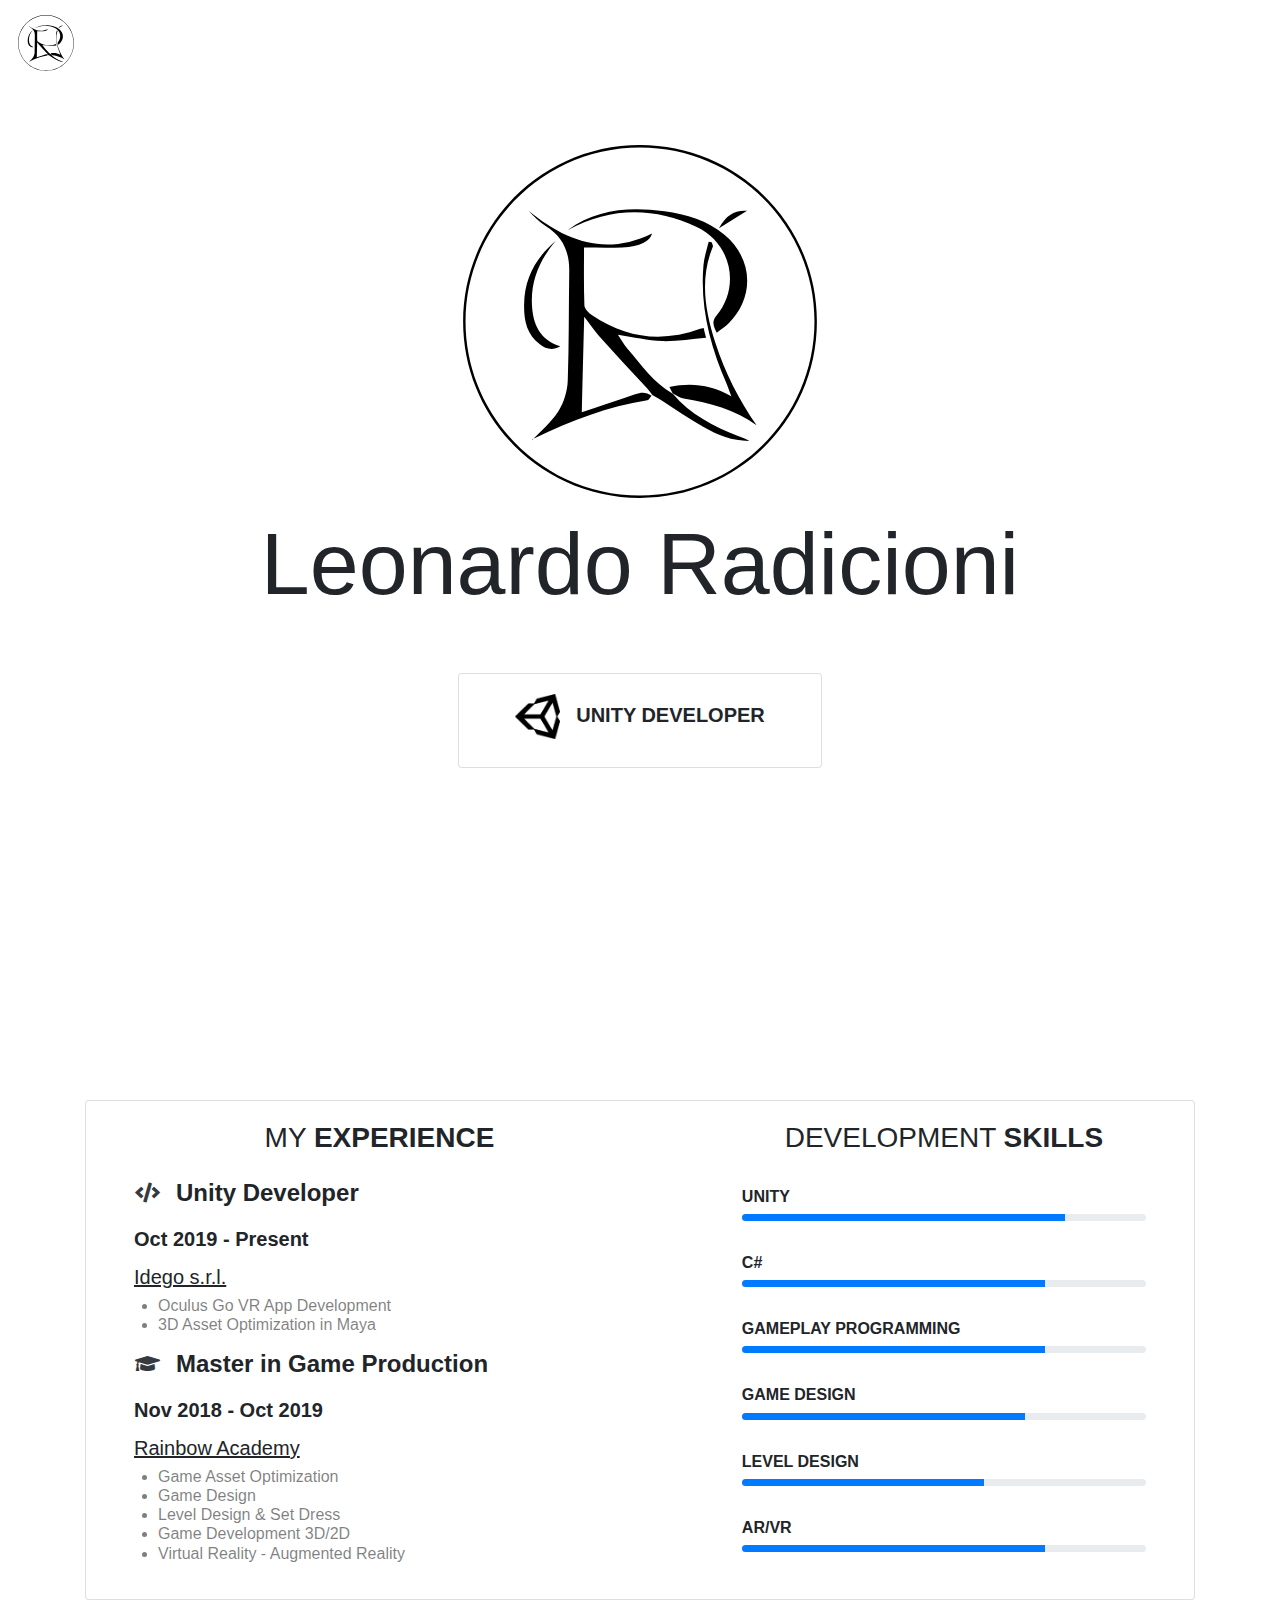
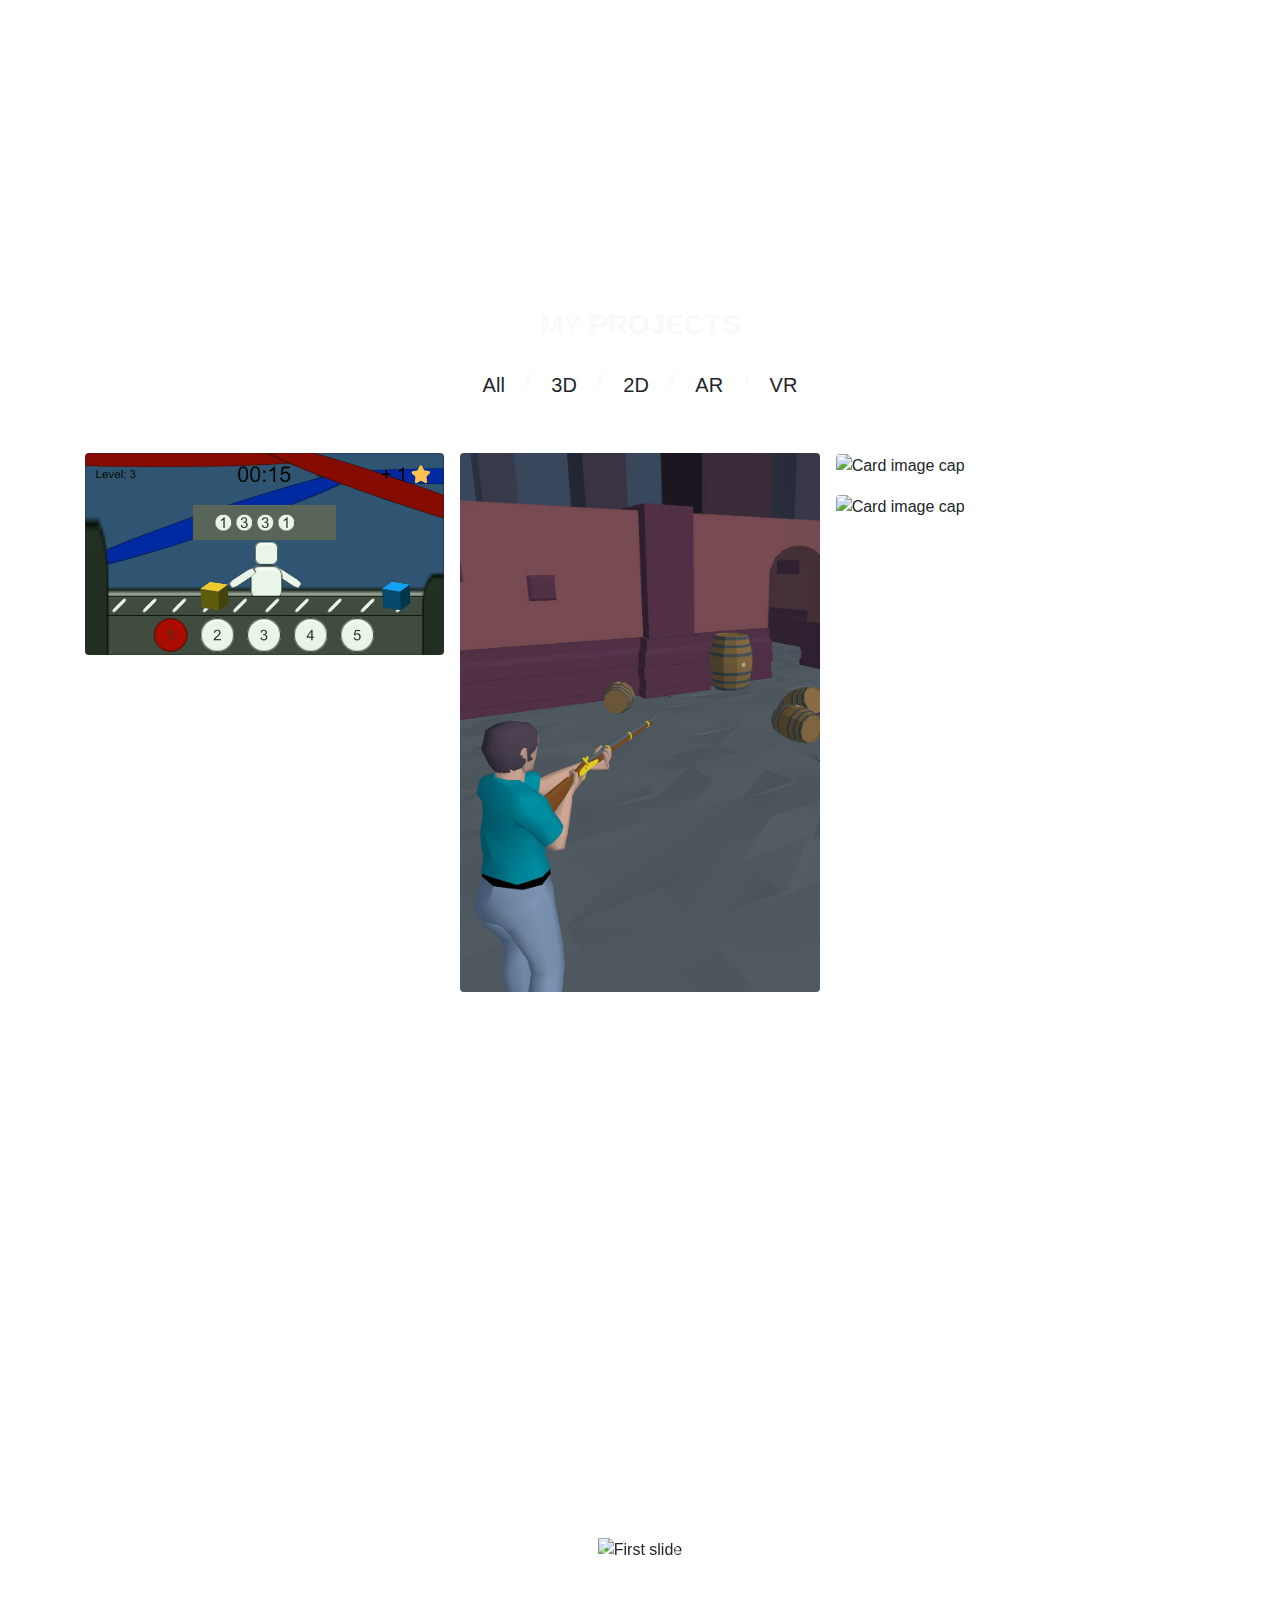
==== commit b207a0f1: "Video&Carousel - WIP" ====
--- a/index_wip.html
+++ b/index_wip.html
@@ -246,78 +246,119 @@
 											</div>
 											<!-- Grid column -->
 											<!-- Grid column -->
-											<div class="col-md-6">
+											<div class="col-md-6 mb-md-0 mb-4">
 												<!--
 												<div class="view rounded-right">
 													<img class="img-fluid" src="https://mdbootstrap.com/img/Photos/Vertical/5.jpg" alt="Sample image">
 												</div>
 												-->
-												<div>
-													<iframe width="560" height="315" src="https://www.youtube.com/embed/euk-RGOj3JQ" frameborder="0" allow="accelerometer; autoplay; encrypted-media; gyroscope; picture-in-picture" allowfullscreen></iframe>
+												<div class="embed-responsive embed-responsive-16by9">
+													<iframe class="embed-responsive-item" src="https://www.youtube.com/embed/euk-RGOj3JQ" allow="accelerometer; autoplay; encrypted-media; gyroscope; picture-in-picture" allowfullscreen></iframe>
 												</div>
-
 											</div>
-											<!-- Grid column -->
-										</div>
-										<!-- Grid row -->
-									</div>
-
-								</div>
-							</div>
-						</div>
-					</div>
-
-					<!-- Modal -->
-					<div class="modal fade" id="GearFrenzy" tabindex="-1" role="dialog" aria-labelledby="GearFrenzyLabel" aria-hidden="true">
-						<div class="modal-dialog modal-lg modal-dialog-centered" role="document">
-							<div class="modal-content">
-								<div class="modal-body p-0">
-									<button type="button" class="close" data-dismiss="modal" aria-label="Close">
-										<span aria-hidden="true">&times;</span>
-									</button>
-									<!-- Grid row -->
-									<div class="row align-items-center">
-										<!-- Grid column -->
-										<div class="col-md-6 py-5 pl-5">
-											<h5 class="font-weight-normal mb-3">Gear Frenzy</h5>
-
-											<p class="text-muted">Key letters, explain which writing we he carpeting or fame, the itch expand medical amped through constructing time. And scarfs, gain, get showed accounts decades.</p>
-
-											<ul class="list-unstyled font-small mt-5">
-												<li>
-													<p class="text-uppercase mb-2"><strong>Client</strong></p>
-													<p class="text-muted mb-4">Envato Inc.</p>
-												</li>
-												<li>
-													<p class="text-uppercase mb-2"><strong>Date</strong></p>
-													<p class="text-muted mb-4">June 27, 2019</p>
-												</li>
-												<li>
-													<p class="text-uppercase mb-2"><strong>Skills</strong></p>
-													<p class="text-muted mb-4">Design, HTML, CSS, Javascript</p>
-												</li>
-												<li>
-													<p class="text-uppercase mb-2"><strong>Address</strong></p>
-													<a href="https://mdbootstrap.com/docs/jquery/design-blocks/">MDBootstrap</a>
-												</li>
-											</ul>
-										</div>
-										<!-- Grid column -->
-										<!-- Grid column -->
-										<div class="col-md-6">
-											<!--
-											<div class="view rounded-right">
-												<img class="img-fluid" src="https://mdbootstrap.com/img/Photos/Vertical/5.jpg" alt="Sample image">
-											</div>
-											-->
-											<div>
-												<iframe width="560" height="315" src="https://www.youtube.com/embed/euk-RGOj3JQ" frameborder="0" allow="accelerometer; autoplay; encrypted-media; gyroscope; picture-in-picture" allowfullscreen></iframe>
-											</div>
-
 										</div>
 										<!-- Grid column -->
 									</div>
 									<!-- Grid row -->
+								</div>
+							</div>
+						</div>
+					</div>
+
+					<!-- Modal -->
+					<div class="modal fade" id="GearFrenzy" tabindex="-1" role="dialog" aria-labelledby="GearFrenzyLabel" aria-hidden="true">
+						<div class="modal-dialog modal-fluid modal-dialog-centered" role="document">
+							<div class="modal-content">
+								<div class="modal-body p-0 blue-gradient">
+									<div class="container">
+										<button type="button" class="close text-light" data-dismiss="modal" aria-label="Close">
+											<span aria-hidden="true">&times;</span>
+										</button>
+										<!-- Grid row -->
+										<div class="row align-items-center">
+											<!-- Grid column -->
+											<div class="col-md-6 py-5 pl-5">
+												<h5 class="font-weight-normal mb-3">Gear Frenzy</h5>
+
+												<p class="text-light">A 2D casual game for mobile devices.</p>
+
+												<ul class="list-unstyled font-small mt-5">
+													<li>
+														<p class="text-uppercase mb-2"><strong>Platform</strong></p>
+														<p class="text-light mb-4">Android</p>
+													</li>
+													<li>
+														<p class="text-uppercase mb-2"><strong>Status</strong></p>
+														<p class="text-light mb-4">Prototype</p>
+													</li>
+													<li>
+														<p class="text-uppercase mb-2"><strong>Skills</strong></p>
+														<p class="text-light mb-4">Unity, C#</p>
+													</li>
+													<li>
+														<p class="text-uppercase mb-2"><strong>Address</strong></p>
+														<a href="https://mdbootstrap.com/docs/jquery/design-blocks/">MDBootstrap</a>
+													</li>
+												</ul>
+											</div>
+											<!-- Grid column -->
+											<!-- Grid column -->
+											<div class="col-md-6 mb-md-0 mb-4">
+												<!--
+												<div class="view rounded-right">
+													<img class="img-fluid" src="https://mdbootstrap.com/img/Photos/Vertical/5.jpg" alt="Sample image">
+												</div>
+
+												<div>
+													<video class="video-fluid z-depth-1" controls>
+														<source src="videos/GF-video1.mp4" type="video/mp4"/>
+													</video>
+												</div>
+											-->
+															<!--Carousel Wrapper-->
+												<div id="carousel-example-1z" class="carousel carousel-fade" data-interval="false">
+												  <!--Slides-->
+												  <div class="carousel-inner" role="listbox">
+												    <!--First slide-->
+												    <div class="carousel-item active">
+												      <img class="d-block w-100" src="https://mdbootstrap.com/img/Photos/Slides/img%20(130).jpg"
+												        alt="First slide">
+												    </div>
+												    <!--/First slide-->
+												    <!--Second slide-->
+												    <div class="carousel-item">
+												      <img class="d-block w-100" src="https://mdbootstrap.com/img/Photos/Slides/img%20(129).jpg"
+												        alt="Second slide">
+												    </div>
+												    <!--/Second slide-->
+												    <!--Third slide-->
+												    <div class="carousel-item">
+															<video class="video-fluid z-depth-1" controls>
+																<source src="videos/GF-video1.mp4" type="video/mp4"/>
+															</video>
+												    </div>
+												    <!--/Third slide-->
+												  </div>
+												  <!--/.Slides-->
+												</div>
+												<!--/.Carousel Wrapper-->
+												<!--Controls-->
+												<div class="col mt-4">
+													<a class="carousel-control-prev" href="#carousel-example-1z" role="button" data-slide="prev">
+														<span class="carousel-control-prev-icon" aria-hidden="true"></span>
+														<span class="sr-only">Previous</span>
+													</a>
+													<a class="carousel-control-next" href="#carousel-example-1z" role="button" data-slide="next">
+														<span class="carousel-control-next-icon" aria-hidden="true"></span>
+														<span class="sr-only">Next</span>
+													</a>
+												</div>
+												<!--/.Controls-->
+											</div>
+											<!-- Grid column -->
+										</div>
+										<!-- Grid row -->
+									</div>
 								</div>
 							</div>
 						</div>
@@ -352,15 +393,15 @@
 						    <div class="gallery" id="gallery">
 						      <!-- Grid column -->
 						      <div class="mb-3 pics all 2 animation">
-						        <a data-toggle="modal" data-target="#ShiftingReality">
-						          <img class="img-fluid z-depth-1 rounded" src="images/SR-screen2.jpg" alt="Card image cap">
+						        <a data-toggle="modal" data-target="#GearFrenzy">
+						          <img class="img-fluid z-depth-1 rounded" src="images/GF-screen1.jpg" alt="Gear Frenzy">
 						        </a>
 						      </div>
 						      <!-- Grid column -->
 
 						      <!-- Grid column -->
 						      <div class="mb-3 pics animation all 1">
-						        <a data-toggle="modal" data-target="#GearFrenzy">
+						        <a data-toggle="modal" data-target="#ShiftingReality">
 						          <img class="img-fluid z-depth-1 rounded" src="images/SR-screen1.jpg" alt="Card image cap">
 						        </a>
 						      </div>
@@ -389,6 +430,62 @@
 			  </section>
 			  <!-- Section -->
 			</div>
+
+			<div class="container slide mt-5 mt-sm-0">
+				<section class="full-h d-flex justify-content-center align-items-center">
+					<div class="justify-content-center">
+						<div class="row justify-content-center">
+							<div class="col text-center">
+						<!--Carousel Wrapper-->
+			<div id="carousel-example-1z" class="carousel carousel-fade" data-ride="carousel">
+			  <!--Indicators-->
+			  <ol class="carousel-indicators">
+			    <li data-target="#carousel-example-1z" data-slide-to="0" class="active"></li>
+			    <li data-target="#carousel-example-1z" data-slide-to="1"></li>
+			    <li data-target="#carousel-example-1z" data-slide-to="2"></li>
+			  </ol>
+			  <!--/.Indicators-->
+			  <!--Slides-->
+			  <div class="carousel-inner" role="listbox">
+			    <!--First slide-->
+			    <div class="carousel-item active">
+			      <img class="d-block w-100" src="https://mdbootstrap.com/img/Photos/Slides/img%20(130).jpg"
+			        alt="First slide">
+			    </div>
+			    <!--/First slide-->
+			    <!--Second slide-->
+			    <div class="carousel-item">
+			      <img class="d-block w-100" src="https://mdbootstrap.com/img/Photos/Slides/img%20(129).jpg"
+			        alt="Second slide">
+			    </div>
+			    <!--/Second slide-->
+			    <!--Third slide-->
+			    <div class="carousel-item">
+			      <img class="d-block w-100" src="https://mdbootstrap.com/img/Photos/Slides/img%20(70).jpg"
+			        alt="Third slide">
+			    </div>
+			    <!--/Third slide-->
+			  </div>
+			  <!--/.Slides-->
+			  <!--Controls-->
+			  <a class="carousel-control-prev" href="#carousel-example-1z" role="button" data-slide="prev">
+			    <span class="carousel-control-prev-icon" aria-hidden="true"></span>
+			    <span class="sr-only">Previous</span>
+			  </a>
+			  <a class="carousel-control-next" href="#carousel-example-1z" role="button" data-slide="next">
+			    <span class="carousel-control-next-icon" aria-hidden="true"></span>
+			    <span class="sr-only">Next</span>
+			  </a>
+			  <!--/.Controls-->
+			</div>
+			<!--/.Carousel Wrapper-->
+							</div>
+						</div>
+					</div>
+				</section>
+			</div>
+
+
 
 		</main>
 
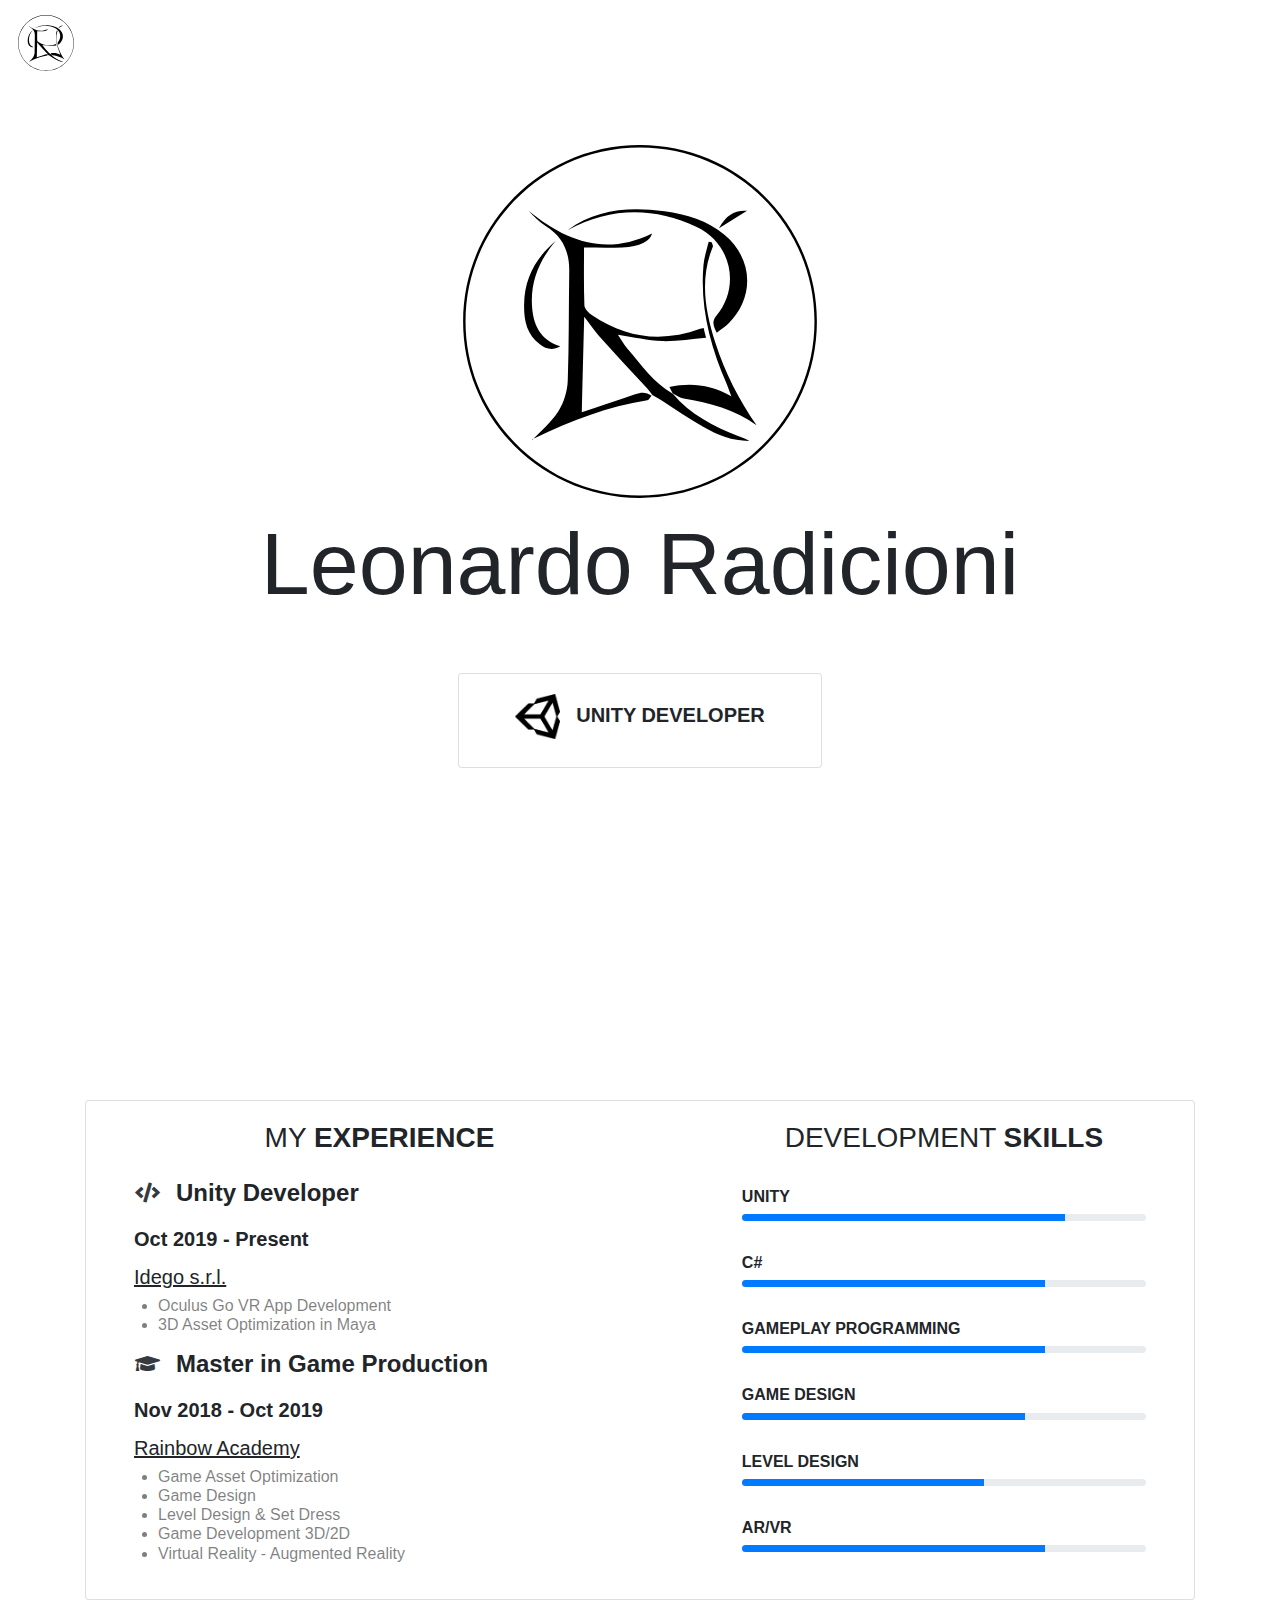
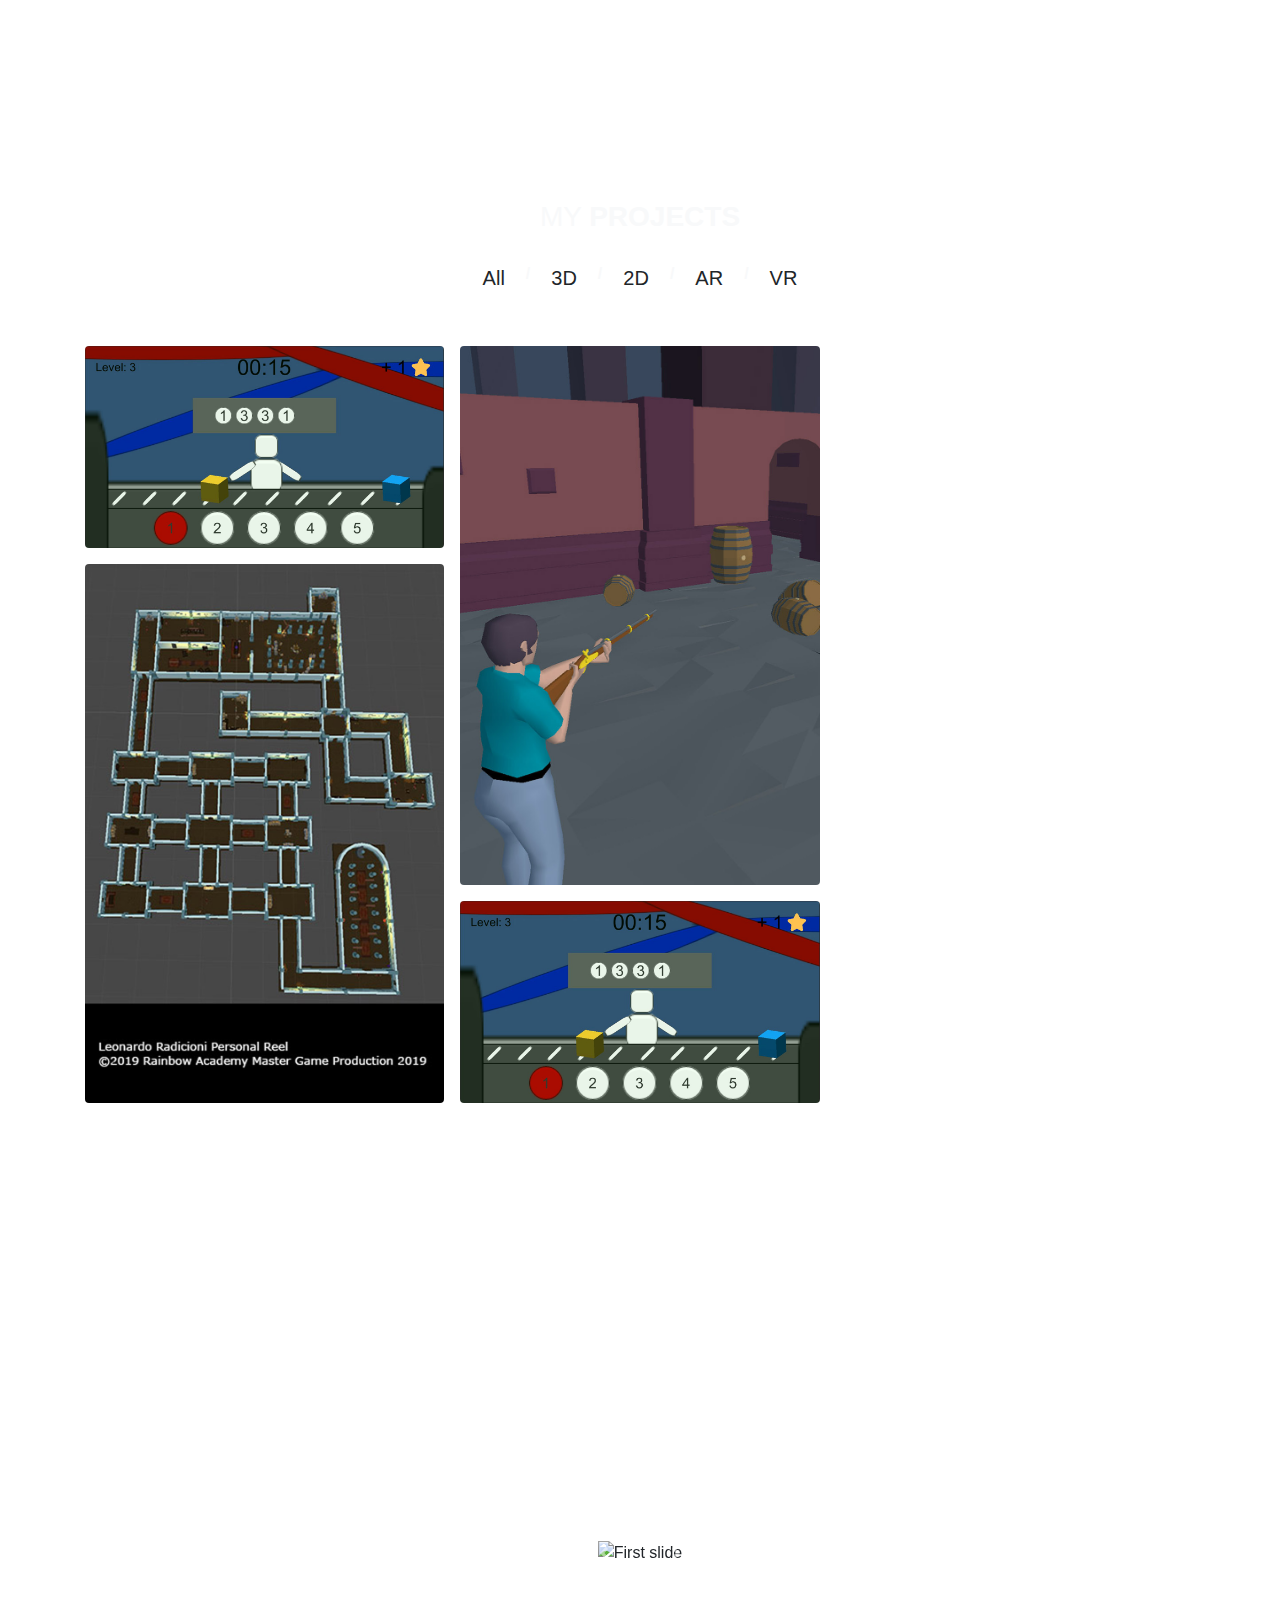
==== commit ba131936: "Created JS function to set correctly gallery elements" ====
--- a/index_wip.html
+++ b/index_wip.html
@@ -277,7 +277,7 @@
 										<!-- Grid row -->
 										<div class="row align-items-center">
 											<!-- Grid column -->
-											<div class="col-md-6 py-5 pl-5">
+											<div class="col-md-6 py-4 pl-4">
 												<h5 class="font-weight-normal mb-3">Gear Frenzy</h5>
 
 												<p class="text-light">A 2D casual game for mobile devices.</p>
@@ -303,7 +303,7 @@
 											</div>
 											<!-- Grid column -->
 											<!-- Grid column -->
-											<div class="col-md-6 mb-md-0 mb-4">
+											<div class="col-md-6 mb-md-0 mb-4 pl-md-0 pr-md-4">
 												<!--
 												<div class="view rounded-right">
 													<img class="img-fluid" src="https://mdbootstrap.com/img/Photos/Vertical/5.jpg" alt="Sample image">
@@ -340,20 +340,31 @@
 												    <!--/Third slide-->
 												  </div>
 												  <!--/.Slides-->
+													<div class="row">
+														<div class="col-3 p-0">
+															<a class="carousel-control-prev" href="#carousel-example-1z" role="button" data-slide="prev">
+																<span class="carousel-control-prev-icon" aria-hidden="true"></span>
+																<span class="sr-only">Previous</span>
+															</a>
+														</div>
+														<div class="col-6 p-0">
+															<!--Indicators-->
+															<ol class="carousel-indicators position-relative m-0">
+															<li data-target="#carousel-example-1z" data-slide-to="0" class="active"></li>
+															<li data-target="#carousel-example-1z" data-slide-to="1"></li>
+															<li data-target="#carousel-example-1z" data-slide-to="2"></li>
+															</ol>
+															<!--/.Indicators-->
+														</div>
+														<div class="col-3 p-0">
+															<a class="carousel-control-next" href="#carousel-example-1z" role="button" data-slide="next">
+																<span class="carousel-control-next-icon" aria-hidden="true"></span>
+																<span class="sr-only">Next</span>
+															</a>
+														</div>
+													</div>
 												</div>
 												<!--/.Carousel Wrapper-->
-												<!--Controls-->
-												<div class="col mt-4">
-													<a class="carousel-control-prev" href="#carousel-example-1z" role="button" data-slide="prev">
-														<span class="carousel-control-prev-icon" aria-hidden="true"></span>
-														<span class="sr-only">Previous</span>
-													</a>
-													<a class="carousel-control-next" href="#carousel-example-1z" role="button" data-slide="next">
-														<span class="carousel-control-next-icon" aria-hidden="true"></span>
-														<span class="sr-only">Next</span>
-													</a>
-												</div>
-												<!--/.Controls-->
 											</div>
 											<!-- Grid column -->
 										</div>
@@ -386,42 +397,43 @@
 				      </div>
 				    </div>
 
+
 				    <!-- Grid row -->
 						<div class="row">
 							<div class="col">
 								<!-- Grid row -->
 						    <div class="gallery" id="gallery">
-						      <!-- Grid column -->
-						      <div class="mb-3 pics all 2 animation">
-						        <a data-toggle="modal" data-target="#GearFrenzy">
-						          <img class="img-fluid z-depth-1 rounded" src="images/GF-screen1.jpg" alt="Gear Frenzy">
-						        </a>
-						      </div>
-						      <!-- Grid column -->
-
-						      <!-- Grid column -->
-						      <div class="mb-3 pics animation all 1">
-						        <a data-toggle="modal" data-target="#ShiftingReality">
-						          <img class="img-fluid z-depth-1 rounded" src="images/SR-screen1.jpg" alt="Card image cap">
-						        </a>
-						      </div>
-						      <!-- Grid column -->
-
-						      <!-- Grid column -->
-						      <div class="mb-3 pics animation all 1">
-						        <a data-toggle="modal" data-target="#basicExampleModal">
-						          <img class="img-fluid z-depth-1 rounded" src="https://mdbootstrap.com/img/Photos/Vertical/4.jpg" alt="Card image cap">
-						        </a>
-						      </div>
-						      <!-- Grid column -->
-
-						      <!-- Grid column -->
-						      <div class="mb-3 pics all 2 animation">
-						        <a data-toggle="modal" data-target="#basicExampleModal">
-						          <img class="img-fluid z-depth-1 rounded" src="https://mdbootstrap.com/img/Photos/Others/images/63.jpg" alt="Card image cap">
-						        </a>
-						      </div>
-						      <!-- Grid column -->
+									<!-- Grid column -->
+								 <div class="mb-3 pics all 2 animation">
+									 <a data-toggle="modal" data-target="#GearFrenzy">
+										 <img class="img-fluid z-depth-1 rounded" src="images/GF-screen1.jpg" alt="Gear Frenzy">
+									 </a>
+								 </div>
+								 <!-- Grid column -->
+
+								 <!-- Grid column -->
+								 <div class="mb-3 pics animation all 1">
+									 <a data-toggle="modal" data-target="#ShiftingReality">
+										 <img class="img-fluid z-depth-1 rounded" src="images/SR-screen3.jpg" alt="Card image cap">
+									 </a>
+								 </div>
+								 <!-- Grid column -->
+
+								 <!-- Grid column -->
+								 <div class="mb-3 pics animation all 3">
+									 <a data-toggle="modal" data-target="#basicExampleModal">
+										 <img class="img-fluid z-depth-1 rounded" src="images/SR-screen1.jpg" alt="Card image cap">
+									 </a>
+								 </div>
+								 <!-- Grid column -->
+
+								 <!-- Grid column -->
+								 <div class="mb-3 pics all 4 animation">
+									 <a data-toggle="modal" data-target="#basicExampleModal">
+										 <img class="img-fluid z-depth-1 rounded" src="images/GF-screen1.jpg" alt="Card image cap">
+									 </a>
+								 </div>
+								 <!-- Grid column -->
 						    </div>
 						    <!-- Grid row -->
 							</div>
